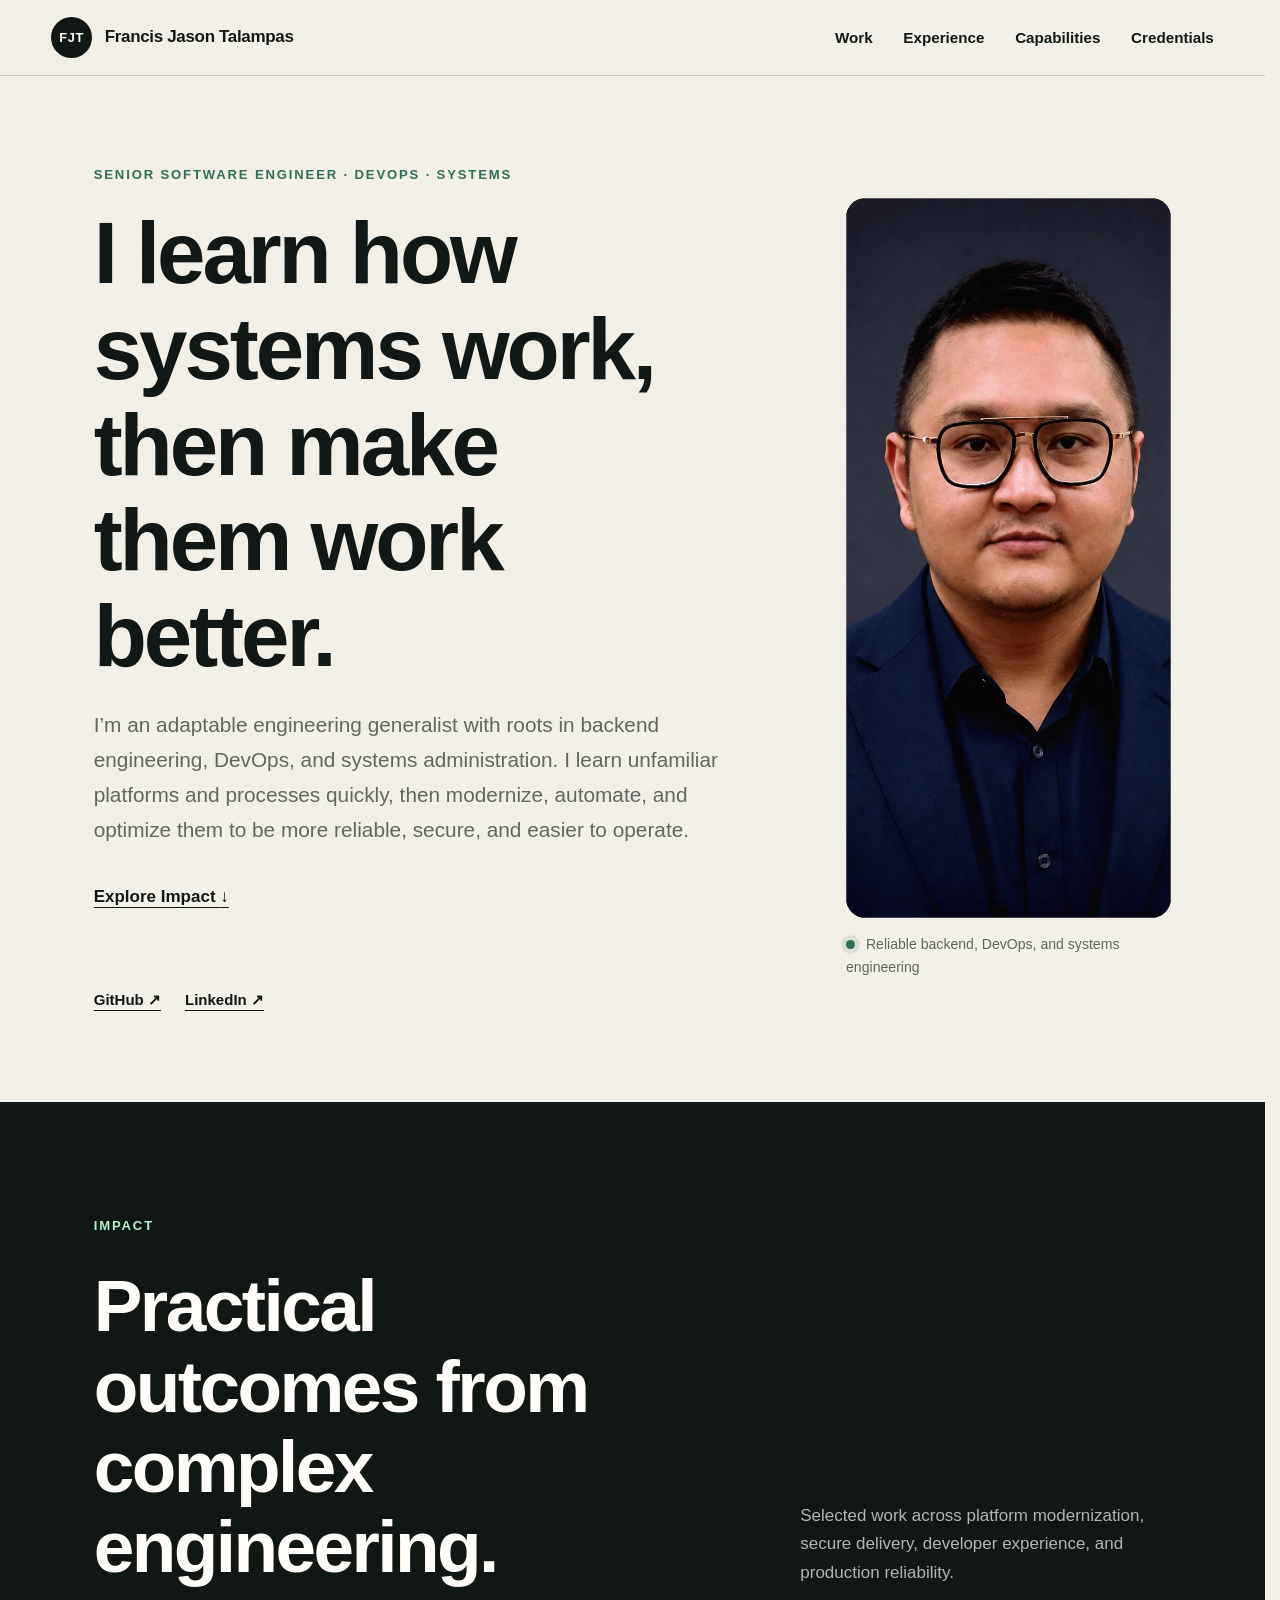
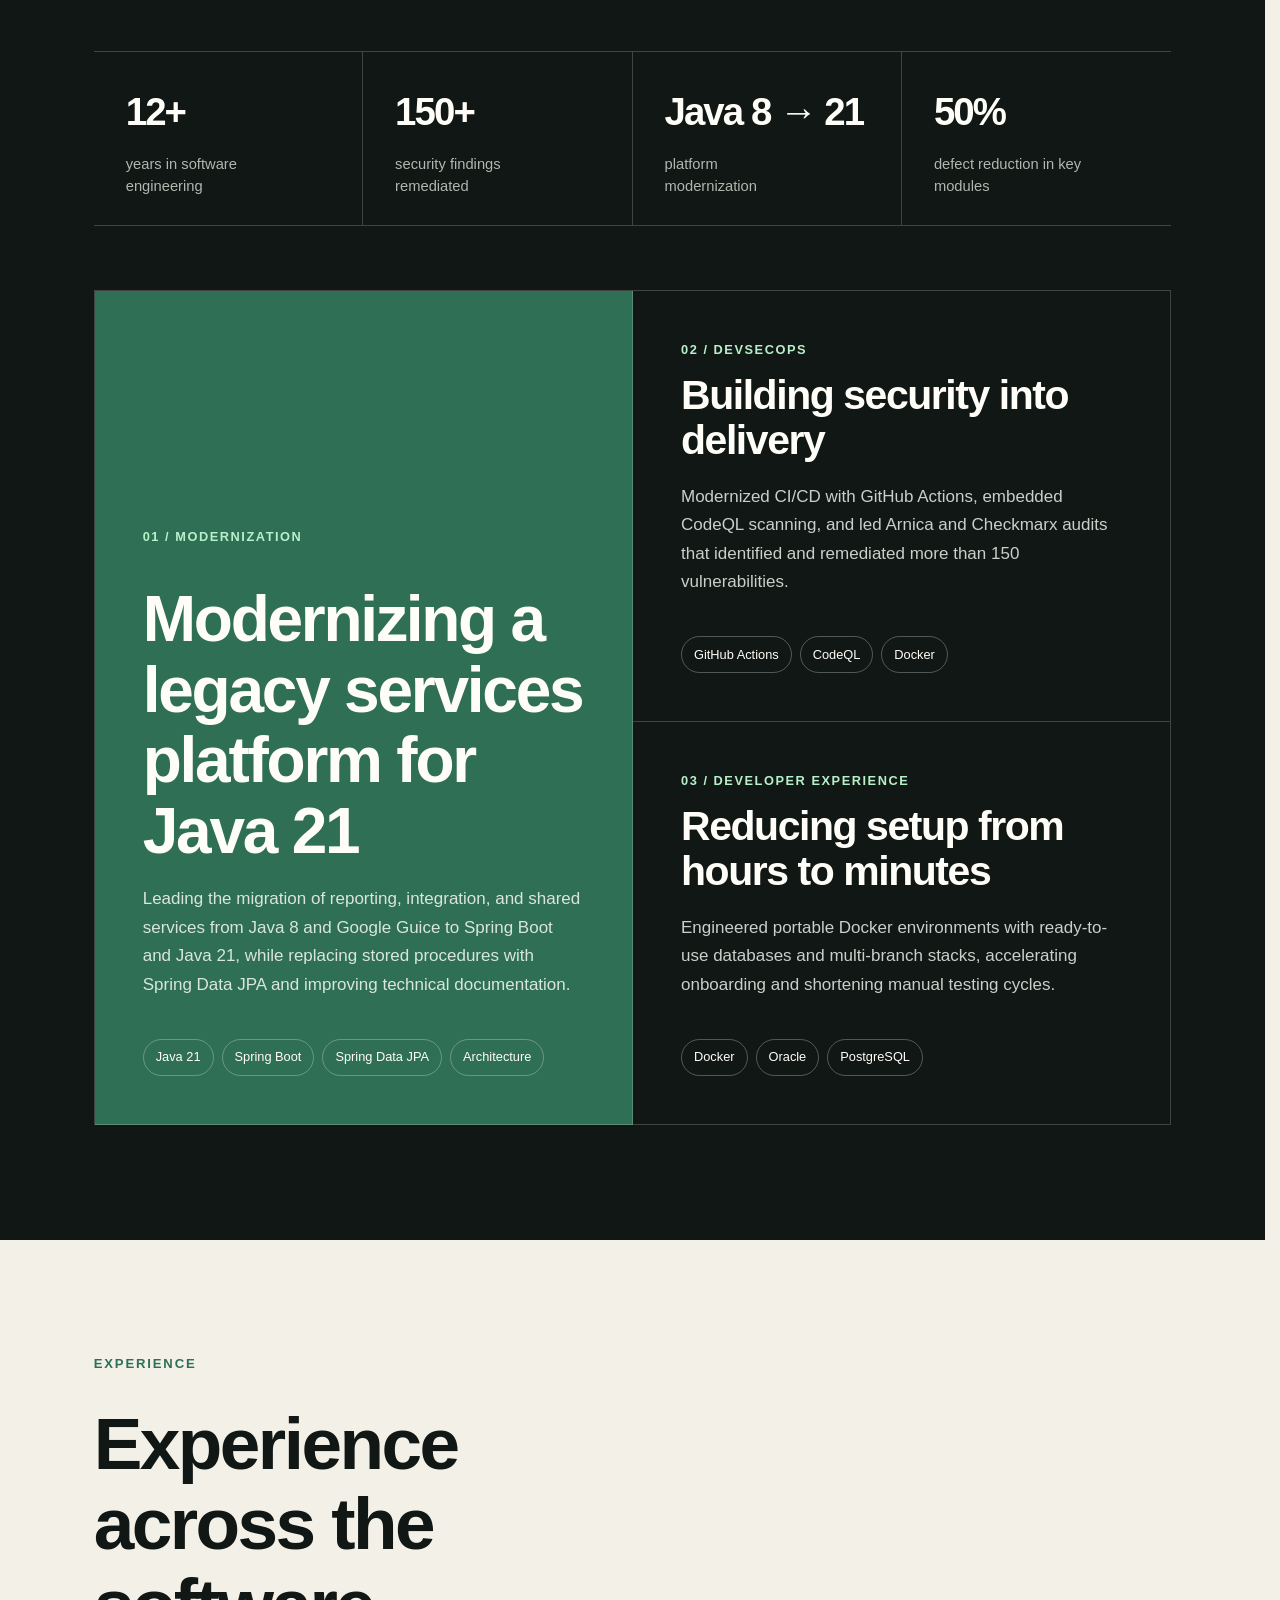
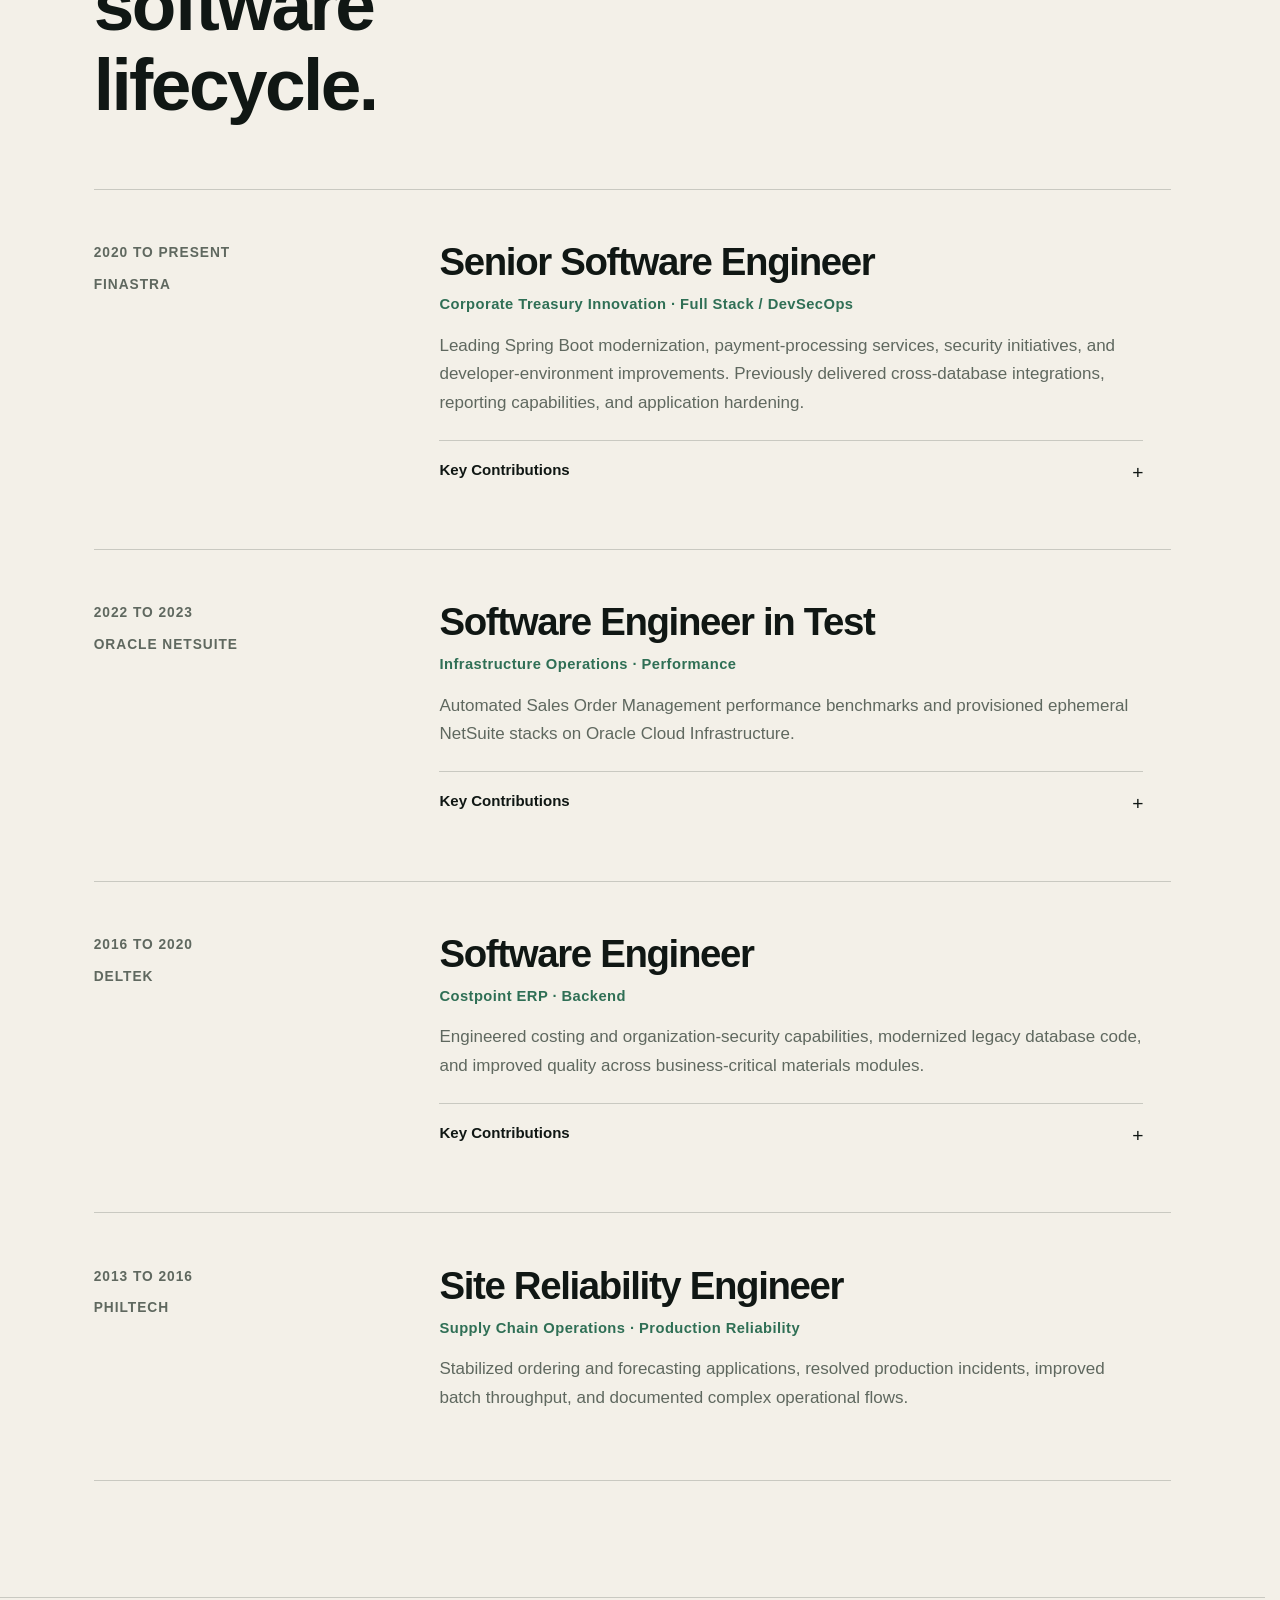
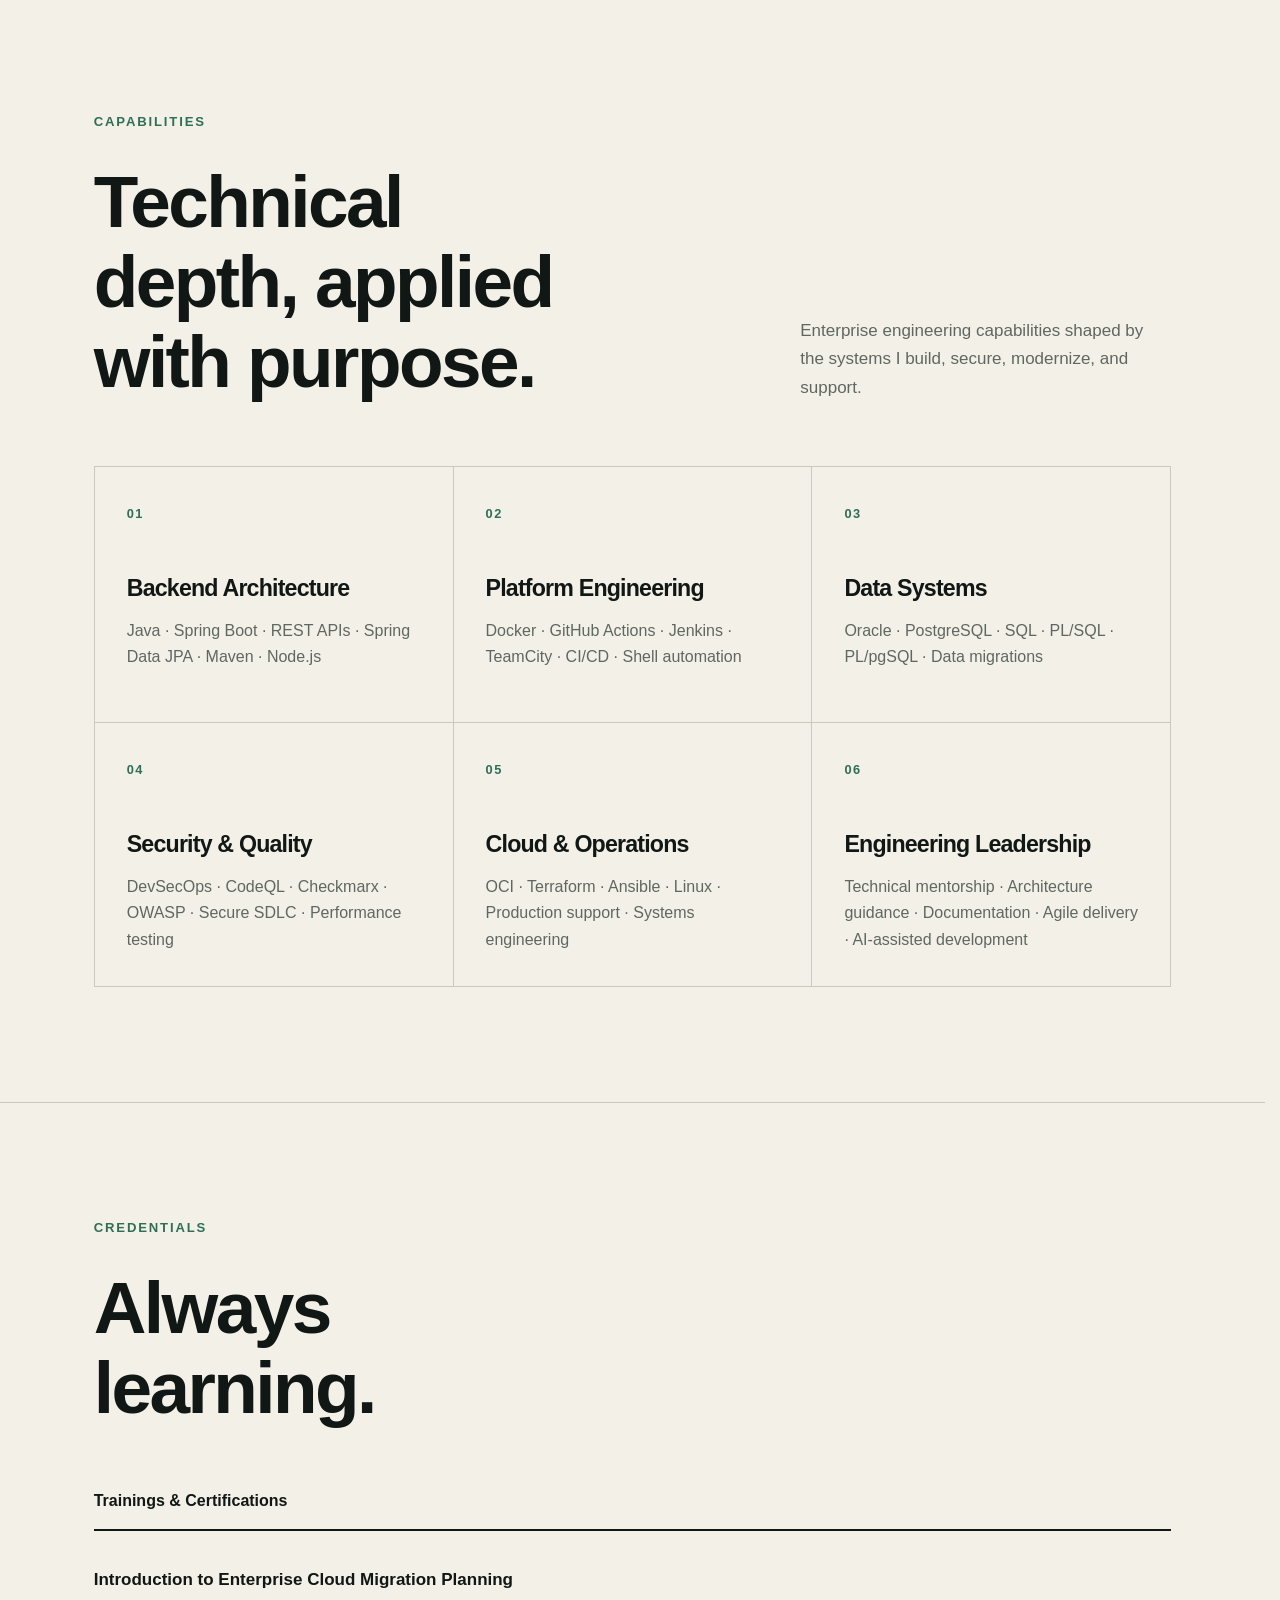
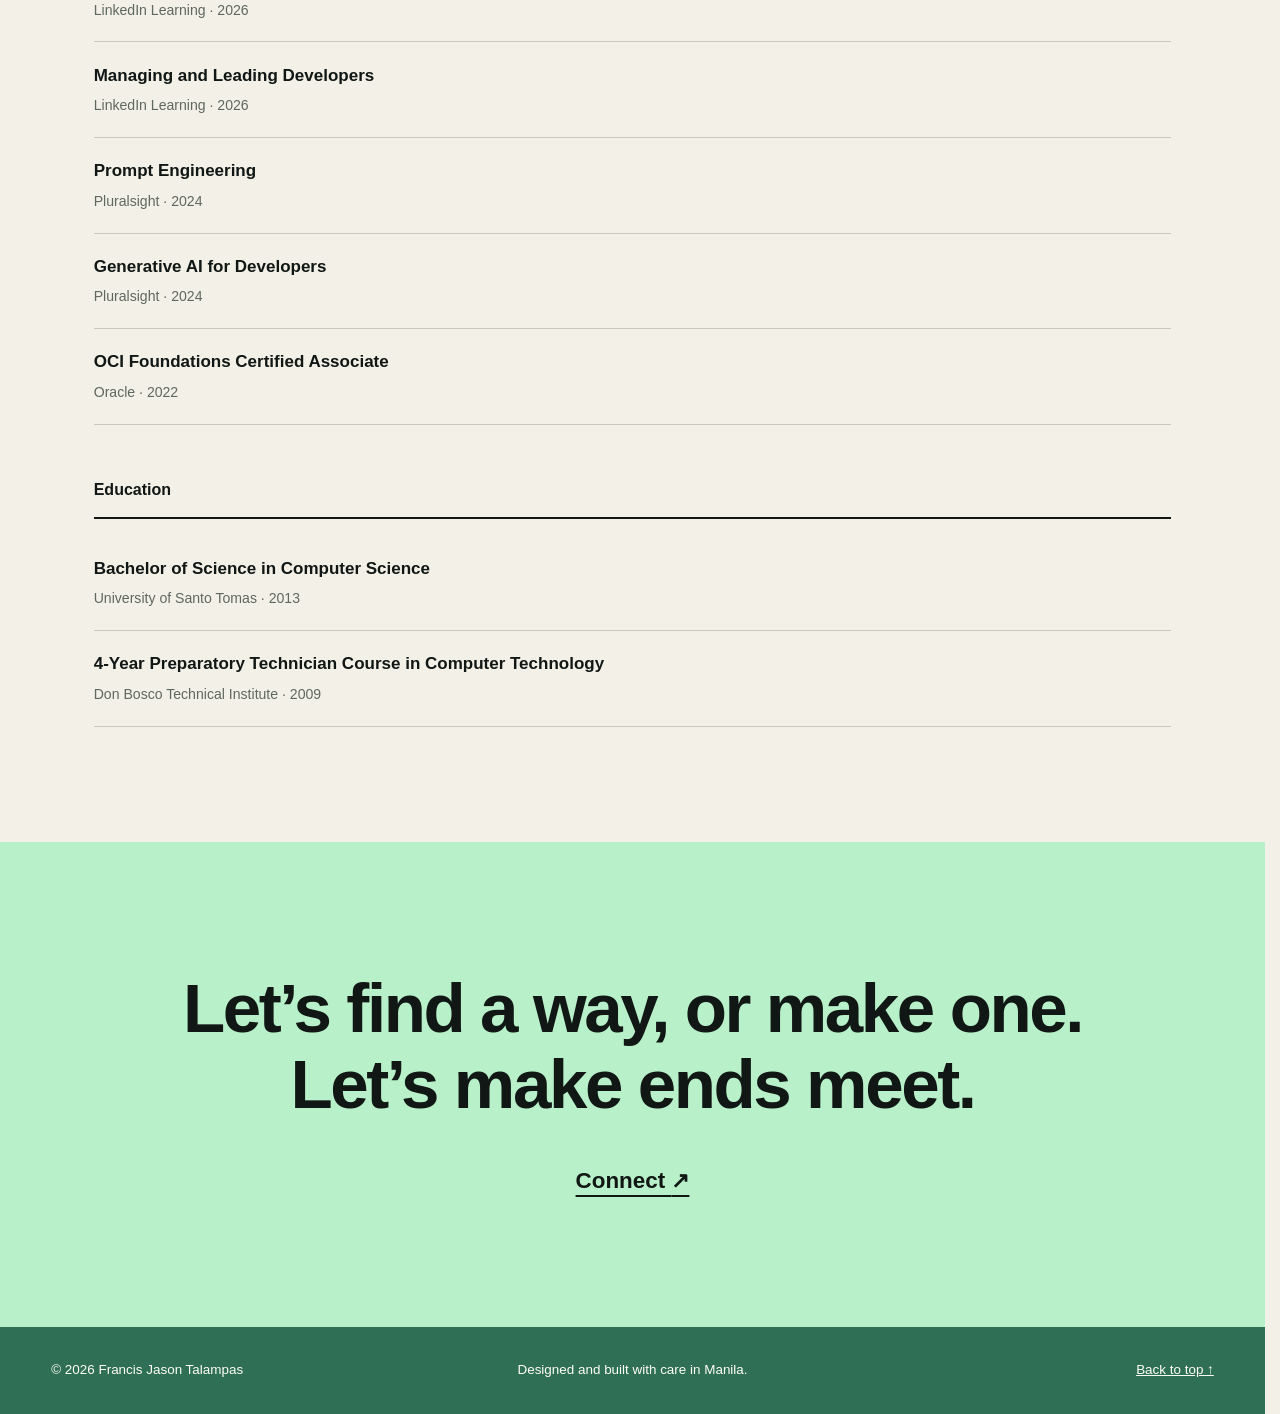
==== profile.html @ c7804ad4 "Updated Details + UI Improvements" ====
<!doctype html>
<html lang="en">
<head>
  <meta charset="utf-8">
  <meta name="viewport" content="width=device-width, initial-scale=1">
  <meta name="description" content="Francis Jason Talampas is a senior software engineer and adaptable generalist focused on DevOps, systems, modernization, automation, and reliable operations.">
  <meta name="theme-color" content="#101714">
  <link rel="canonical" href="https://fjgtalampas.github.io/profile.html">
  <meta property="og:type" content="profile">
  <meta property="og:title" content="Francis Jason Talampas | Senior Software Engineer">
  <meta property="og:description" content="Learning how systems work, then modernizing, automating, and optimizing them for reliable operation.">
  <meta property="og:url" content="https://fjgtalampas.github.io/profile.html">
  <meta property="og:image" content="https://fjgtalampas.github.io/images/profile.jpeg">
  <meta name="twitter:card" content="summary">
  <title>Francis Jason Talampas | Senior Software Engineer</title>
  <link rel="stylesheet" href="styles.css">
  <script src="script.js" defer></script>
  <script type="application/ld+json">
    {
      "@context": "https://schema.org",
      "@type": "Person",
      "name": "Francis Jason Talampas",
      "jobTitle": "Senior Software Engineer",
      "url": "https://fjgtalampas.github.io/",
      "image": "https://fjgtalampas.github.io/images/profile.jpeg",
      "sameAs": [
        "https://github.com/fjgtalampas",
        "https://linkedin.com/in/fjgtalampas",
        "https://www.instagram.com/fjgtalampas",
        "https://www.facebook.com/fjgtalampas"
      ],
      "alumniOf": {
        "@type": "CollegeOrUniversity",
        "name": "University of Santo Tomas"
      }
    }
  </script>
</head>
<body>
  <a class="skip-link" href="#main-content">Skip to main content</a>

  <header class="site-header">
    <a class="wordmark" href="#top" aria-label="Francis Jason Talampas, home">
      <span>FJT</span>
      <span class="wordmark-name">Francis Jason Talampas</span>
    </a>
    <button class="menu-toggle" type="button" aria-expanded="false" aria-controls="site-navigation">
      <span class="menu-label">Menu</span>
      <span class="menu-icon" aria-hidden="true"></span>
    </button>
    <nav id="site-navigation" class="site-nav" aria-label="Primary navigation">
      <a href="#work">Work</a>
      <a href="#experience">Experience</a>
      <a href="#capabilities">Capabilities</a>
      <a href="#credentials">Credentials</a>
    </nav>
  </header>

  <main id="main-content">
    <section id="top" class="hero" aria-labelledby="hero-title">
      <div class="hero-copy">
        <p class="eyebrow">Senior Software Engineer · DevOps · Systems</p>
        <h1 id="hero-title">I learn how systems work, then make them work better.</h1>
        <p class="hero-intro">I’m an adaptable engineering generalist with roots in backend engineering, DevOps, and systems administration. I learn unfamiliar platforms and processes quickly, then modernize, automate, and optimize them to be more reliable, secure, and easier to operate.</p>
        <div class="hero-actions">
          <a class="text-link" href="#work">Explore Impact <span aria-hidden="true">↓</span></a>
        </div>
        <div class="social-links" aria-label="External profiles">
          <a href="https://github.com/fjgtalampas" target="_blank" rel="noopener noreferrer">GitHub <span aria-hidden="true">↗</span></a>
          <a href="https://linkedin.com/in/fjgtalampas" target="_blank" rel="noopener noreferrer">LinkedIn <span aria-hidden="true">↗</span></a>
        </div>
      </div>
      <div class="hero-portrait">
        <div class="portrait-frame">
          <img src="images/profile.jpeg" width="672" height="720" alt="Francis Jason Talampas" fetchpriority="high">
        </div>
        <p><span class="availability-dot" aria-hidden="true"></span> Reliable backend, DevOps, and systems engineering</p>
      </div>
    </section>

    <section id="work" class="section-shell selected-work" aria-labelledby="work-title">
      <header class="section-heading">
        <p class="eyebrow">Impact</p>
        <h2 id="work-title">Practical outcomes from complex engineering.</h2>
        <p>Selected work across platform modernization, secure delivery, developer experience, and production reliability.</p>
      </header>
      <div class="proof-strip impact-stats" aria-label="Career highlights">
        <div><strong>12+</strong><span>years in software engineering</span></div>
        <div><strong>150+</strong><span>security findings remediated</span></div>
        <div><strong>Java 8 → 21</strong><span>platform modernization</span></div>
        <div><strong>50%</strong><span>defect reduction in key modules</span></div>
      </div>
      <div class="impact-grid">
        <article class="impact-card impact-featured">
          <p class="card-index">01 / Modernization</p>
          <h3>Modernizing a legacy services platform for Java 21</h3>
          <p>Leading the migration of reporting, integration, and shared services from Java 8 and Google Guice to Spring Boot and Java 21, while replacing stored procedures with Spring Data JPA and improving technical documentation.</p>
          <ul class="tag-list" aria-label="Technologies">
            <li>Java 21</li><li>Spring Boot</li><li>Spring Data JPA</li><li>Architecture</li>
          </ul>
        </article>
        <article class="impact-card">
          <p class="card-index">02 / DevSecOps</p>
          <h3>Building security into delivery</h3>
          <p>Modernized CI/CD with GitHub Actions, embedded CodeQL scanning, and led Arnica and Checkmarx audits that identified and remediated more than 150 vulnerabilities.</p>
          <ul class="tag-list" aria-label="Technologies">
            <li>GitHub Actions</li><li>CodeQL</li><li>Docker</li>
          </ul>
        </article>
        <article class="impact-card">
          <p class="card-index">03 / Developer experience</p>
          <h3>Reducing setup from hours to minutes</h3>
          <p>Engineered portable Docker environments with ready-to-use databases and multi-branch stacks, accelerating onboarding and shortening manual testing cycles.</p>
          <ul class="tag-list" aria-label="Technologies">
            <li>Docker</li><li>Oracle</li><li>PostgreSQL</li>
          </ul>
        </article>
      </div>
    </section>

    <section id="experience" class="section-shell experience" aria-labelledby="experience-title">
      <header class="section-heading">
        <p class="eyebrow">Experience</p>
        <h2 id="experience-title">Experience across the software lifecycle.</h2>
      </header>
      <div class="timeline">
        <article class="timeline-item">
          <div class="timeline-meta"><span>2020 to Present</span><span>Finastra</span></div>
          <div class="timeline-content">
            <h3>Senior Software Engineer</h3>
            <p class="role-focus">Corporate Treasury Innovation · Full Stack / DevSecOps</p>
            <p>Leading Spring Boot modernization, payment-processing services, security initiatives, and developer-environment improvements. Previously delivered cross-database integrations, reporting capabilities, and application hardening.</p>
            <details>
              <summary>Key Contributions</summary>
              <ul>
                <li>Architected migration of legacy Guice services to Spring Boot and Java 21.</li>
                <li>Built payment import, validation, and signing features for PAIN.003 and MT101 formats.</li>
                <li>Modernized Jenkins workflows and created GitHub Actions pipelines for microservices.</li>
                <li>Standardized PostgreSQL and Oracle development environments with Docker automation.</li>
              </ul>
            </details>
          </div>
        </article>
        <article class="timeline-item">
          <div class="timeline-meta"><span>2022 to 2023</span><span>Oracle NetSuite</span></div>
          <div class="timeline-content">
            <h3>Software Engineer in Test</h3>
            <p class="role-focus">Infrastructure Operations · Performance</p>
            <p>Automated Sales Order Management performance benchmarks and provisioned ephemeral NetSuite stacks on Oracle Cloud Infrastructure.</p>
            <details>
              <summary>Key Contributions</summary>
              <ul>
                <li>Refactored parameterized JMeter tests for TeamCity and OpenSearch reporting.</li>
                <li>Automated flexible application stacks with Ansible and Terraform on OCI.</li>
              </ul>
            </details>
          </div>
        </article>
        <article class="timeline-item">
          <div class="timeline-meta"><span>2016 to 2020</span><span>Deltek</span></div>
          <div class="timeline-content">
            <h3>Software Engineer</h3>
            <p class="role-focus">Costpoint ERP · Backend</p>
            <p>Engineered costing and organization-security capabilities, modernized legacy database code, and improved quality across business-critical materials modules.</p>
            <details>
              <summary>Key Contributions</summary>
              <ul>
                <li>Reduced defects by 50% across three critical modules through root-cause analysis.</li>
                <li>Replaced procedural database code with maintainable JDBC and efficient MERGE operations.</li>
                <li>Created innovation prototypes for automated testing, HR workflows, and receipt OCR.</li>
              </ul>
            </details>
          </div>
        </article>
        <article class="timeline-item">
          <div class="timeline-meta"><span>2013 to 2016</span><span>Philtech</span></div>
          <div class="timeline-content">
            <h3>Site Reliability Engineer</h3>
            <p class="role-focus">Supply Chain Operations · Production Reliability</p>
            <p>Stabilized ordering and forecasting applications, resolved production incidents, improved batch throughput, and documented complex operational flows.</p>
          </div>
        </article>
      </div>
    </section>

    <section id="capabilities" class="section-shell capabilities" aria-labelledby="capabilities-title">
      <header class="section-heading">
        <p class="eyebrow">Capabilities</p>
        <h2 id="capabilities-title">Technical depth, applied with purpose.</h2>
        <p>Enterprise engineering capabilities shaped by the systems I build, secure, modernize, and support.</p>
      </header>
      <div class="capability-grid">
        <article><span class="capability-number">01</span><h3>Backend Architecture</h3><p>Java · Spring Boot · REST APIs · Spring Data JPA · Maven · Node.js</p></article>
        <article><span class="capability-number">02</span><h3>Platform Engineering</h3><p>Docker · GitHub Actions · Jenkins · TeamCity · CI/CD · Shell automation</p></article>
        <article><span class="capability-number">03</span><h3>Data Systems</h3><p>Oracle · PostgreSQL · SQL · PL/SQL · PL/pgSQL · Data migrations</p></article>
        <article><span class="capability-number">04</span><h3>Security & Quality</h3><p>DevSecOps · CodeQL · Checkmarx · OWASP · Secure SDLC · Performance testing</p></article>
        <article><span class="capability-number">05</span><h3>Cloud & Operations</h3><p>OCI · Terraform · Ansible · Linux · Production support · Systems engineering</p></article>
        <article><span class="capability-number">06</span><h3>Engineering Leadership</h3><p>Technical mentorship · Architecture guidance · Documentation · Agile delivery · AI-assisted development</p></article>
      </div>
    </section>

    <section id="credentials" class="section-shell credentials" aria-labelledby="credentials-title">
      <header class="section-heading">
        <p class="eyebrow">Credentials</p>
        <h2 id="credentials-title">Always learning.</h2>
      </header>
      <div class="credential-list">
        <div>
          <h3>Trainings & Certifications</h3>
          <article><p>Introduction to Enterprise Cloud Migration Planning</p><span>LinkedIn Learning · 2026</span></article>
          <article><p>Managing and Leading Developers</p><span>LinkedIn Learning · 2026</span></article>
          <article><p>Prompt Engineering</p><span>Pluralsight · 2024</span></article>
          <article><p>Generative AI for Developers</p><span>Pluralsight · 2024</span></article>
          <article><p>OCI Foundations Certified Associate</p><span>Oracle · 2022</span></article>
        </div>
        <div>
          <h3>Education</h3>
          <article><p>Bachelor of Science in Computer Science</p><span>University of Santo Tomas · 2013</span></article>
          <article><p>4-Year Preparatory Technician Course in Computer Technology</p><span>Don Bosco Technical Institute · 2009</span></article>
        </div>
      </div>
    </section>

    <section class="contact-section" aria-labelledby="contact-title">
      <h2 id="contact-title">Let’s find a way, or make one.<br>Let’s make ends meet.</h2>
      <a href="index.html">Connect <span aria-hidden="true">↗</span></a>
    </section>
  </main>

  <footer class="site-footer">
    <p>© <span id="current-year">2026</span> Francis Jason Talampas</p>
    <p>Designed and built with care in Manila.</p>
    <a href="#top">Back to top ↑</a>
  </footer>
</body>
</html>
---- styles.css ----
:root {
  --ink: #101714;
  --paper: #f3f0e8;
  --paper-deep: #e6e1d5;
  --green: #2f6f55;
  --green-bright: #b8f0c9;
  --muted: #5f685f;
  --line: rgba(16, 23, 20, 0.18);
  --white: #fffdf7;
  --max-width: 1180px;
  --page-pad: clamp(1.25rem, 4vw, 4rem);
  --section-space: clamp(4.5rem, 9vw, 8rem);
  --ease: cubic-bezier(.2, .7, .2, 1);
}

* { box-sizing: border-box; }
html {
  scroll-behavior: smooth;
  scroll-padding-top: 6rem;
  scrollbar-gutter: stable;
}
body {
  margin: 0;
  overflow-x: hidden;
  overscroll-behavior-y: none;
  background: var(--paper);
  color: var(--ink);
  font-family: Inter, ui-sans-serif, -apple-system, BlinkMacSystemFont, "Segoe UI", sans-serif;
  font-size: 1.0625rem;
  line-height: 1.68;
  text-rendering: optimizeLegibility;
}
body::before {
  content: "";
  position: fixed;
  inset: 0;
  pointer-events: none;
  opacity: .22;
  background-image: url("data:image/svg+xml,%3Csvg viewBox='0 0 180 180' xmlns='http://www.w3.org/2000/svg'%3E%3Cfilter id='n'%3E%3CfeTurbulence type='fractalNoise' baseFrequency='.9' numOctaves='2' stitchTiles='stitch'/%3E%3C/filter%3E%3Crect width='100%25' height='100%25' filter='url(%23n)' opacity='.08'/%3E%3C/svg%3E");
  z-index: 20;
}
a { color: inherit; }
button, a { -webkit-tap-highlight-color: transparent; }
img { display: block; max-width: 100%; }
:focus-visible { outline: 3px solid var(--green); outline-offset: 4px; }
.skip-link {
  position: fixed;
  left: 1rem;
  top: 1rem;
  z-index: 100;
  padding: .7rem 1rem;
  background: var(--ink);
  color: white;
  transform: translateY(-160%);
}
.skip-link:focus { transform: none; }

.site-header {
  position: sticky;
  top: 0;
  z-index: 15;
  display: flex;
  align-items: center;
  justify-content: space-between;
  min-height: 4.75rem;
  padding: .8rem var(--page-pad);
  border-bottom: 1px solid var(--line);
  background: rgba(243, 240, 232, .9);
  backdrop-filter: blur(16px);
  -webkit-backdrop-filter: blur(16px);
}
.wordmark {
  display: flex;
  align-items: center;
  gap: .8rem;
  font-weight: 750;
  text-decoration: none;
  letter-spacing: -.02em;
}
.wordmark > span:first-child {
  display: grid;
  place-items: center;
  width: 2.55rem;
  aspect-ratio: 1;
  border-radius: 50%;
  color: var(--white);
  background: var(--ink);
  font-size: .8rem;
  letter-spacing: .05em;
}
.site-nav { display: flex; align-items: center; gap: clamp(1rem, 2.4vw, 2.25rem); }
.site-nav a {
  position: relative;
  font-size: .95rem;
  font-weight: 650;
  text-decoration: none;
}
.site-nav a::after {
  content: "";
  position: absolute;
  left: 0;
  right: 100%;
  bottom: -.3rem;
  height: 1px;
  background: var(--ink);
  transition: right .25s var(--ease);
}
.site-nav a:hover::after, .site-nav a[aria-current="true"]::after { right: 0; }
.menu-toggle { display: none; }

.hero {
  display: grid;
  grid-template-columns: minmax(0, 1.35fr) minmax(17rem, .65fr);
  gap: clamp(2.5rem, 6vw, 6rem);
  align-items: center;
  max-width: var(--max-width);
  min-height: calc(100svh - 4.75rem);
  margin: 0 auto;
  padding: clamp(3.75rem, 7vw, 6.5rem) var(--page-pad);
}
.eyebrow {
  margin: 0 0 1.4rem;
  color: var(--green);
  font-size: .82rem;
  font-weight: 800;
  letter-spacing: .14em;
  line-height: 1.3;
  text-transform: uppercase;
}
h1, h2, h3, p { margin-top: 0; }
h1, h2, h3 { line-height: 1.1; letter-spacing: -.035em; }
h1 { max-width: 12.5ch; margin-bottom: 1.5rem; font-size: clamp(3rem, 6.8vw, 6.3rem); font-weight: 750; }
.hero-intro { max-width: 58ch; color: var(--muted); font-size: clamp(1.08rem, 1.7vw, 1.3rem); }
.hero-actions { display: flex; flex-wrap: wrap; align-items: center; margin-top: 2.2rem; }
.text-link, .social-links a { font-weight: 700; text-underline-offset: .3em; }
.social-links { display: flex; gap: 1.5rem; margin-top: clamp(2.75rem, 6vw, 4.75rem); font-size: .94rem; }
.hero-portrait { justify-self: end; width: min(100%, 23rem); }
.portrait-frame {
  position: relative;
  overflow: hidden;
  border-radius: 1.25rem;
  background: var(--ink);
}
.portrait-frame::after { content: ""; position: absolute; inset: 0; box-shadow: inset 0 0 0 1px rgba(255,255,255,.25); }
.portrait-frame img {
  width: 100%;
  aspect-ratio: 14 / 15;
  object-fit: cover;
  object-position: 50% center;
  transform: scale(1.015);
}
.hero-portrait > p { margin: .9rem 0 0; color: var(--muted); font-size: .88rem; }
.availability-dot { display: inline-block; width: .55rem; height: .55rem; margin-right: .45rem; border-radius: 50%; background: var(--green); box-shadow: 0 0 0 .3rem rgba(47,111,85,.12); }

.proof-strip {
  --proof-line: var(--line);
  display: grid;
  grid-template-columns: repeat(4, 1fr);
  border-block: 1px solid var(--proof-line);
}
.proof-strip > div { min-height: 9rem; padding: 1.75rem clamp(1.25rem, 2.5vw, 2rem); border-right: 1px solid var(--proof-line); }
.proof-strip > div:last-child { border: 0; }
.proof-strip strong { display: block; margin-bottom: .6rem; font-size: clamp(1.7rem, 3vw, 2.8rem); letter-spacing: -.05em; }
.proof-strip span { display: block; max-width: 18ch; color: var(--muted); font-size: .92rem; line-height: 1.45; }

.section-shell {
  max-width: var(--max-width);
  margin: 0 auto;
  padding: var(--section-space) var(--page-pad);
  scroll-margin-top: 5.75rem;
}
.section-heading { display: grid; grid-template-columns: minmax(0, 1fr) minmax(16rem, .55fr); gap: 2rem; align-items: end; margin-bottom: clamp(2.5rem, 5vw, 4.25rem); }
.section-heading .eyebrow { grid-column: 1 / -1; margin-bottom: 0; }
.section-heading h2 { max-width: 13ch; margin: 0; font-size: clamp(2.5rem, 5.7vw, 5.2rem); }
.section-heading > p:last-child { margin: 0; color: var(--muted); }

.selected-work { max-width: none; background: var(--ink); color: var(--white); }
.selected-work > * { max-width: calc(var(--max-width) - (var(--page-pad) * 2)); margin-left: auto; margin-right: auto; }
.selected-work .section-heading > p:last-child { color: #aeb8b0; }
.selected-work .eyebrow { color: var(--green-bright); }
.impact-stats {
  --proof-line: rgba(255,255,255,.2);
  margin-bottom: clamp(2.5rem, 5vw, 4.25rem);
}
.impact-stats span { color: #aeb8b0; }
.impact-grid { display: grid; grid-template-columns: repeat(2, minmax(0, 1fr)); border-top: 1px solid rgba(255,255,255,.2); border-left: 1px solid rgba(255,255,255,.2); }
.impact-card { display: flex; flex-direction: column; min-height: 24rem; padding: clamp(1.5rem, 4vw, 3rem); border-right: 1px solid rgba(255,255,255,.2); border-bottom: 1px solid rgba(255,255,255,.2); }
.impact-featured { grid-row: span 2; min-height: 48rem; justify-content: flex-end; background: var(--green); }
.card-index, .capability-number { color: var(--green-bright); font-size: .8rem; font-weight: 800; letter-spacing: .12em; text-transform: uppercase; }
.impact-card h3 { max-width: 17ch; margin: auto 0 1.2rem; font-size: clamp(1.75rem, 3.2vw, 3rem); }
.impact-featured h3 { margin-top: 1.5rem; font-size: clamp(2.4rem, 5vw, 4.8rem); }
.impact-card > p:not(.card-index) { color: #c9d0ca; }
.impact-featured > p:not(.card-index) { color: rgba(255,255,255,.82); }
.tag-list { display: flex; flex-wrap: wrap; gap: .5rem; padding: 0; margin: 1.4rem 0 0; list-style: none; }
.tag-list li { padding: .42rem .75rem; border: 1px solid rgba(255,255,255,.28); border-radius: 999px; font-size: .8rem; }

.timeline { border-top: 1px solid var(--line); }
.timeline-item { display: grid; grid-template-columns: minmax(13rem, .35fr) minmax(0, 1fr); gap: clamp(2rem, 7vw, 7rem); padding: clamp(2.25rem, 4vw, 3.5rem) 0; border-bottom: 1px solid var(--line); }
.timeline-meta { display: flex; flex-direction: column; gap: .55rem; color: var(--muted); font-size: .86rem; font-weight: 700; letter-spacing: .07em; text-transform: uppercase; }
.timeline-content { max-width: 44rem; }
.timeline-content h3 { margin-bottom: .55rem; font-size: clamp(1.7rem, 3vw, 2.7rem); }
.role-focus { color: var(--green); font-size: .92rem; font-weight: 750; letter-spacing: .03em; }
.timeline-content > p:not(.role-focus), details ul { color: var(--muted); }
details { margin-top: 1.4rem; border-top: 1px solid var(--line); }
summary { padding: 1rem 0; cursor: pointer; font-size: .94rem; font-weight: 750; list-style: none; }
summary::-webkit-details-marker { display: none; }
summary::after { content: "+"; float: right; font-size: 1.2rem; font-weight: 400; }
details[open] summary::after { content: "−"; }
details ul { padding-left: 1.2rem; margin-top: .2rem; }
details li + li { margin-top: .6rem; }

.capabilities { max-width: none; border-block: 1px solid var(--line); }
.capabilities > * { max-width: calc(var(--max-width) - (var(--page-pad) * 2)); margin-left: auto; margin-right: auto; }
.capability-grid { display: grid; grid-template-columns: repeat(3, 1fr); border-top: 1px solid var(--line); border-left: 1px solid var(--line); }
.capability-grid article { min-height: 16rem; padding: 2rem; border-right: 1px solid var(--line); border-bottom: 1px solid var(--line); }
.capability-number { color: var(--green); }
.capability-grid h3 { margin: 3rem 0 1rem; font-size: 1.45rem; }
.capability-grid p { margin: 0; color: var(--muted); font-size: 1rem; }

.credential-list { display: grid; grid-template-columns: minmax(0, 1fr); gap: clamp(2.5rem, 5vw, 3.5rem); }
.credential-list h3 { padding-bottom: 1.2rem; border-bottom: 2px solid var(--ink); font-size: 1rem; letter-spacing: 0; }
.credential-list article { display: flex; flex-direction: column; gap: .25rem; padding: 1.2rem 0; border-bottom: 1px solid var(--line); overflow-wrap: anywhere; }
.credential-list p { margin: 0; font-weight: 700; }
.credential-list span { color: var(--muted); font-size: .88rem; }

.contact-section { padding: clamp(5rem, 10vw, 9rem) var(--page-pad); background: var(--green-bright); text-align: center; scroll-margin-top: 5.75rem; }
.contact-section h2 { max-width: 26ch; margin: 0 auto 2.5rem; font-size: clamp(2.4rem, 5.4vw, 5rem); }
.contact-section a { font-size: clamp(1.05rem, 2.2vw, 1.4rem); font-weight: 800; text-underline-offset: .3em; }
.site-footer { display: grid; grid-template-columns: repeat(3, 1fr); gap: 1rem; padding: 2rem var(--page-pad); background: var(--green); color: var(--white); font-size: .84rem; }
.site-footer p { margin: 0; }
.site-footer p:nth-child(2) { text-align: center; }
.site-footer a { justify-self: end; }

@media (max-width: 880px) {
  .wordmark-name { display: none; }
  .menu-toggle {
    display: flex;
    align-items: center;
    gap: .7rem;
    min-height: 2.75rem;
    padding: .5rem .8rem;
    border: 1px solid var(--line);
    border-radius: 999px;
    background: transparent;
    color: var(--ink);
    font: inherit;
    font-size: .9rem;
    font-weight: 700;
  }
  .menu-icon, .menu-icon::before { display: block; width: 1rem; height: 1px; background: currentColor; transition: transform .25s; }
  .menu-icon::before { content: ""; transform: translateY(-.3rem); }
  .menu-toggle[aria-expanded="true"] .menu-icon { transform: rotate(45deg); }
  .menu-toggle[aria-expanded="true"] .menu-icon::before { transform: rotate(-90deg); }
  .site-nav {
    position: absolute;
    top: 100%;
    left: 0;
    right: 0;
    display: none;
    flex-direction: column;
    align-items: stretch;
    gap: 0;
    padding: 1rem var(--page-pad) 1.5rem;
    border-bottom: 1px solid var(--line);
    background: var(--paper);
  }
  .site-nav.is-open { display: flex; }
  .site-nav a { padding: .9rem 0; font-size: 1.05rem; }
  .hero { grid-template-columns: 1fr .48fr; min-height: auto; }
  .proof-strip { grid-template-columns: repeat(2, 1fr); }
  .proof-strip > div:nth-child(2) { border-right: 0; }
  .proof-strip > div:nth-child(-n+2) { border-bottom: 1px solid var(--proof-line); }
  .section-heading { grid-template-columns: 1fr; }
  .impact-card { min-height: 22rem; }
  .impact-featured { min-height: 42rem; }
  .capability-grid { grid-template-columns: repeat(2, 1fr); }
}

@media (max-width: 640px) {
  html { scroll-padding-top: 5.25rem; }
  .hero {
    grid-template-columns: 1fr;
    gap: 2.5rem;
    padding-top: 3.5rem;
    padding-bottom: 3.5rem;
  }
  h1 { font-size: clamp(3rem, 14vw, 4.6rem); }
  .hero-portrait { justify-self: center; width: min(84vw, 20rem); }
  .portrait-frame img { aspect-ratio: 14 / 15; }
  .hero-actions { align-items: stretch; flex-direction: column; }
  .text-link { align-self: flex-start; min-height: 2.75rem; padding-top: .6rem; }
  .social-links { margin-top: 3rem; }
  .proof-strip { grid-template-columns: 1fr 1fr; }
  .proof-strip > div { min-height: 8.5rem; padding: 1.5rem 1.25rem; }
  .proof-strip strong { font-size: 1.65rem; }
  .section-heading { margin-bottom: 2.5rem; }
  .impact-grid { grid-template-columns: 1fr; }
  .impact-featured { grid-row: auto; min-height: 32rem; }
  .impact-card { min-height: 22rem; }
  .timeline-item { grid-template-columns: 1fr; gap: 1.5rem; }
  .timeline-meta { flex-direction: row; justify-content: space-between; }
  .capability-grid { grid-template-columns: 1fr; }
  .capability-grid article { min-height: 15rem; }
  .capability-grid h3 { margin-top: 3rem; }
  .site-footer { grid-template-columns: 1fr auto; }
  .site-footer p:nth-child(2) { display: none; }
}

@media (prefers-reduced-motion: reduce) {
  html { scroll-behavior: auto; }
  *, *::before, *::after { animation-duration: .01ms !important; transition-duration: .01ms !important; }
}
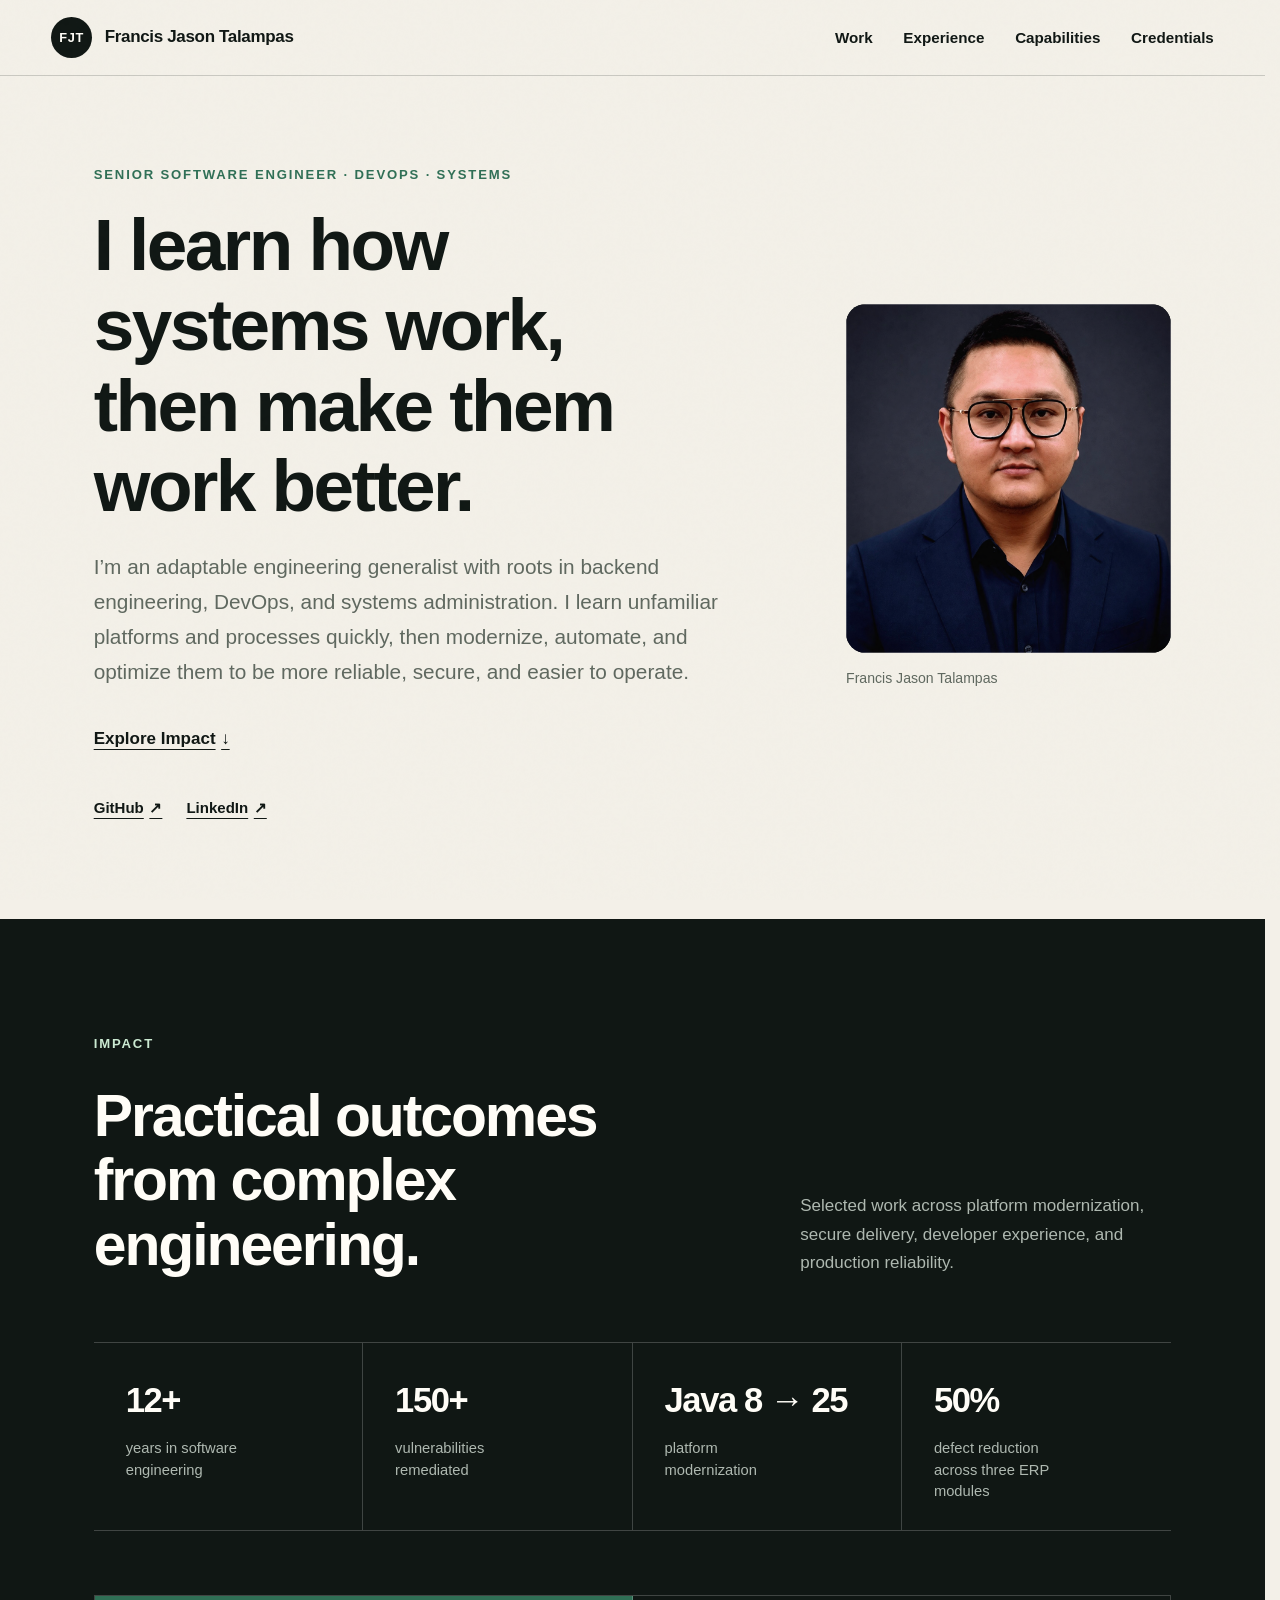
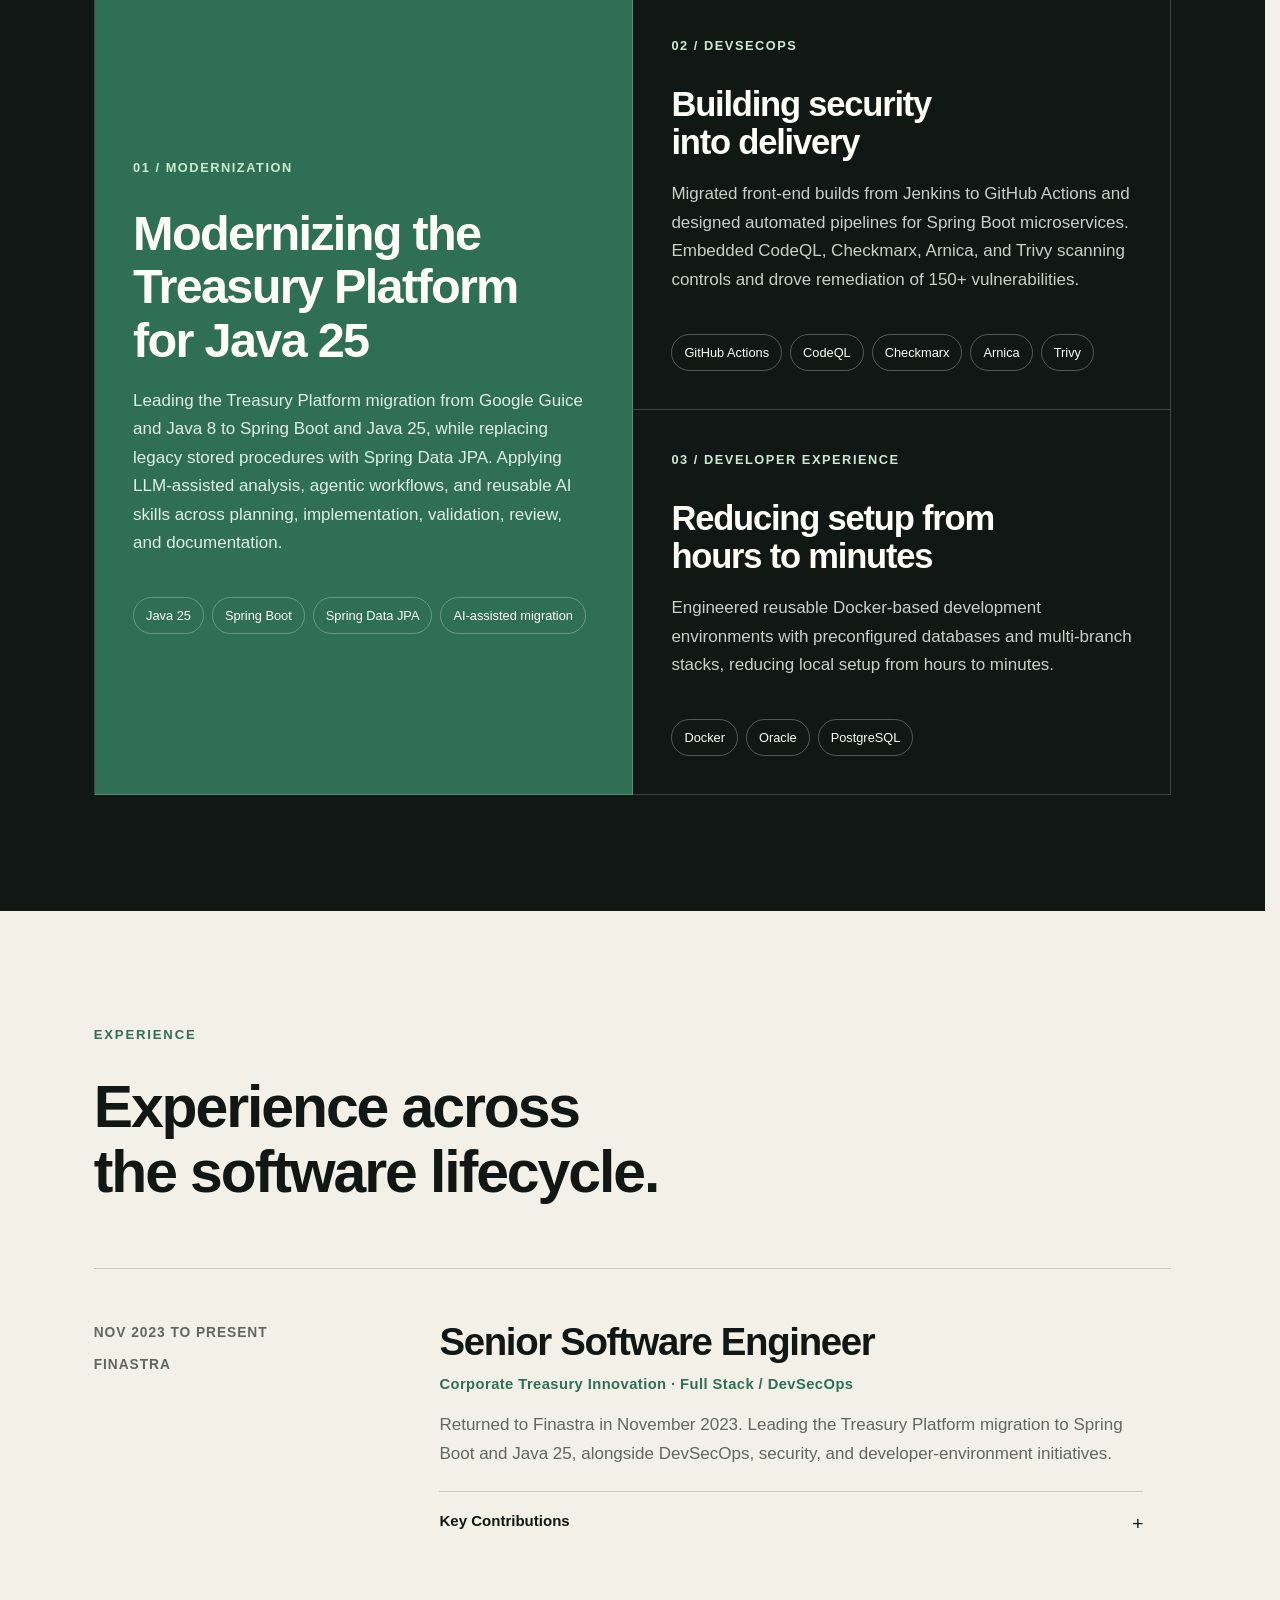
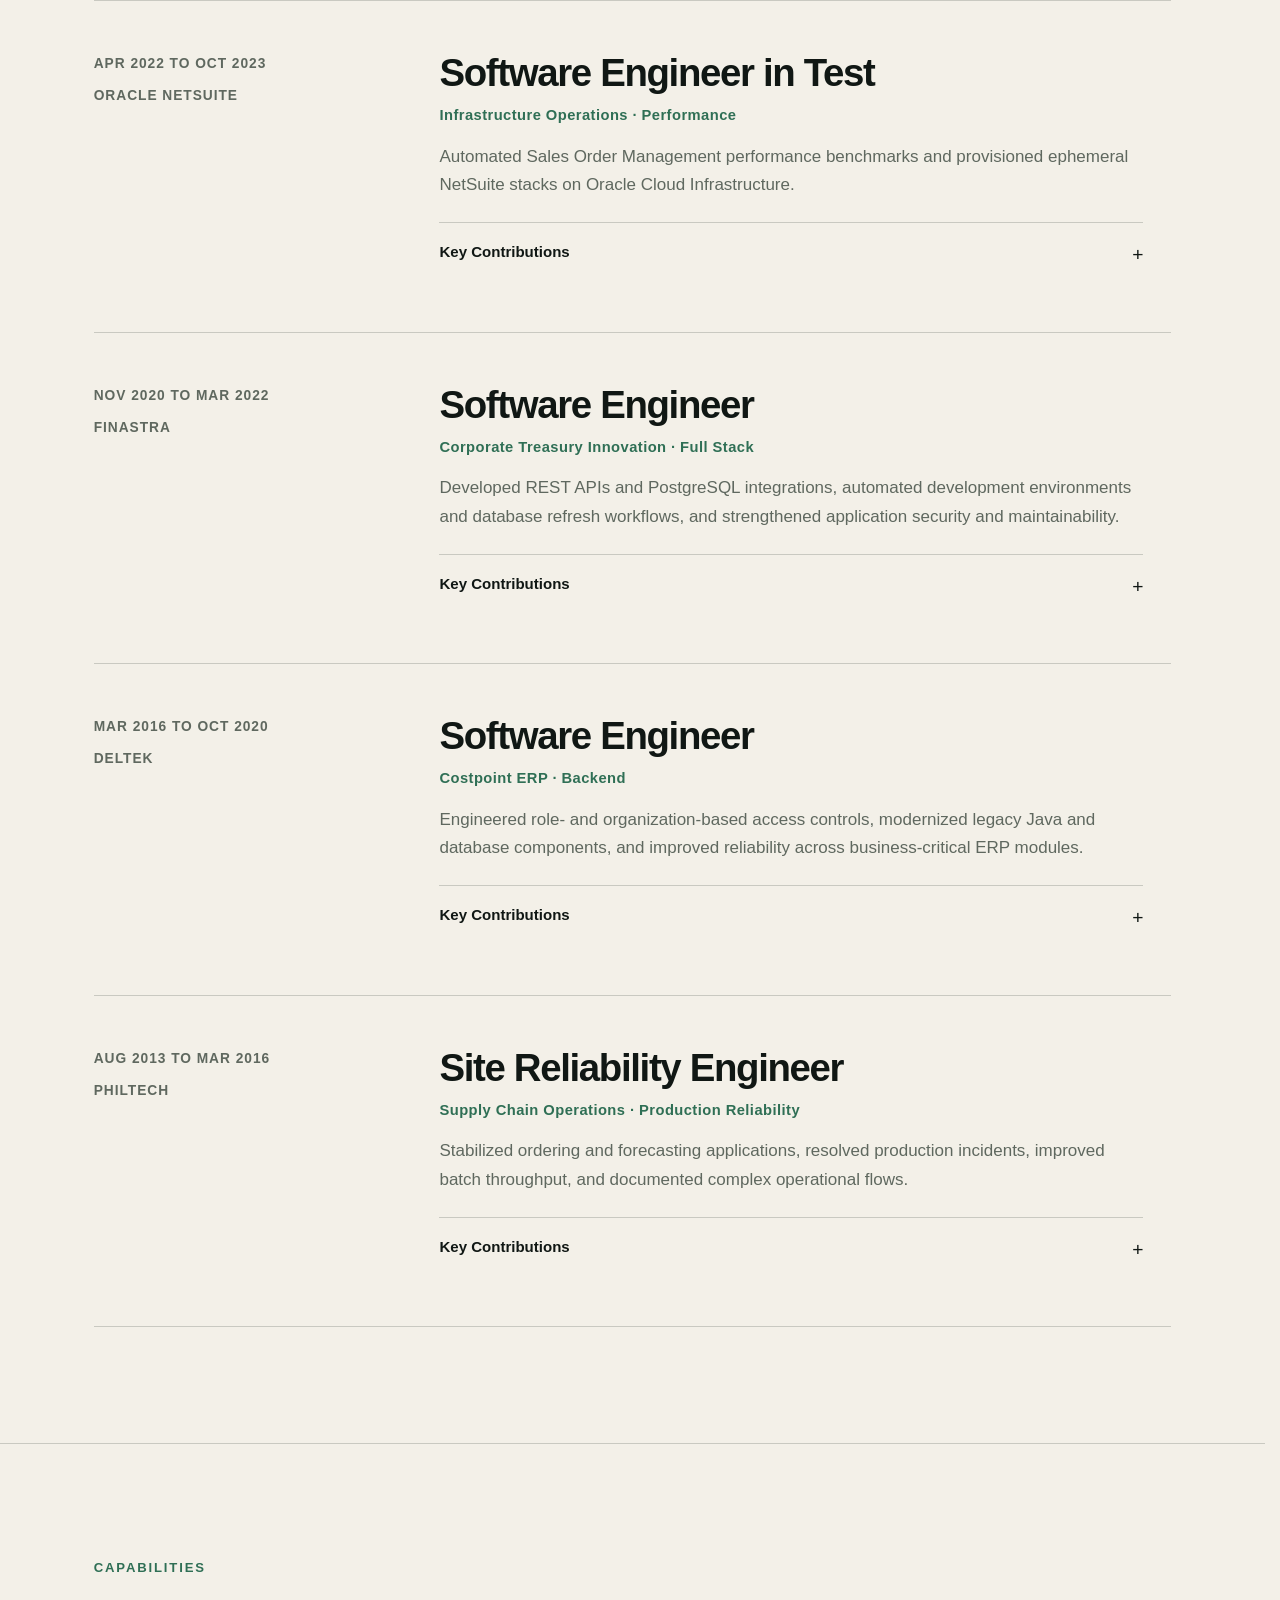
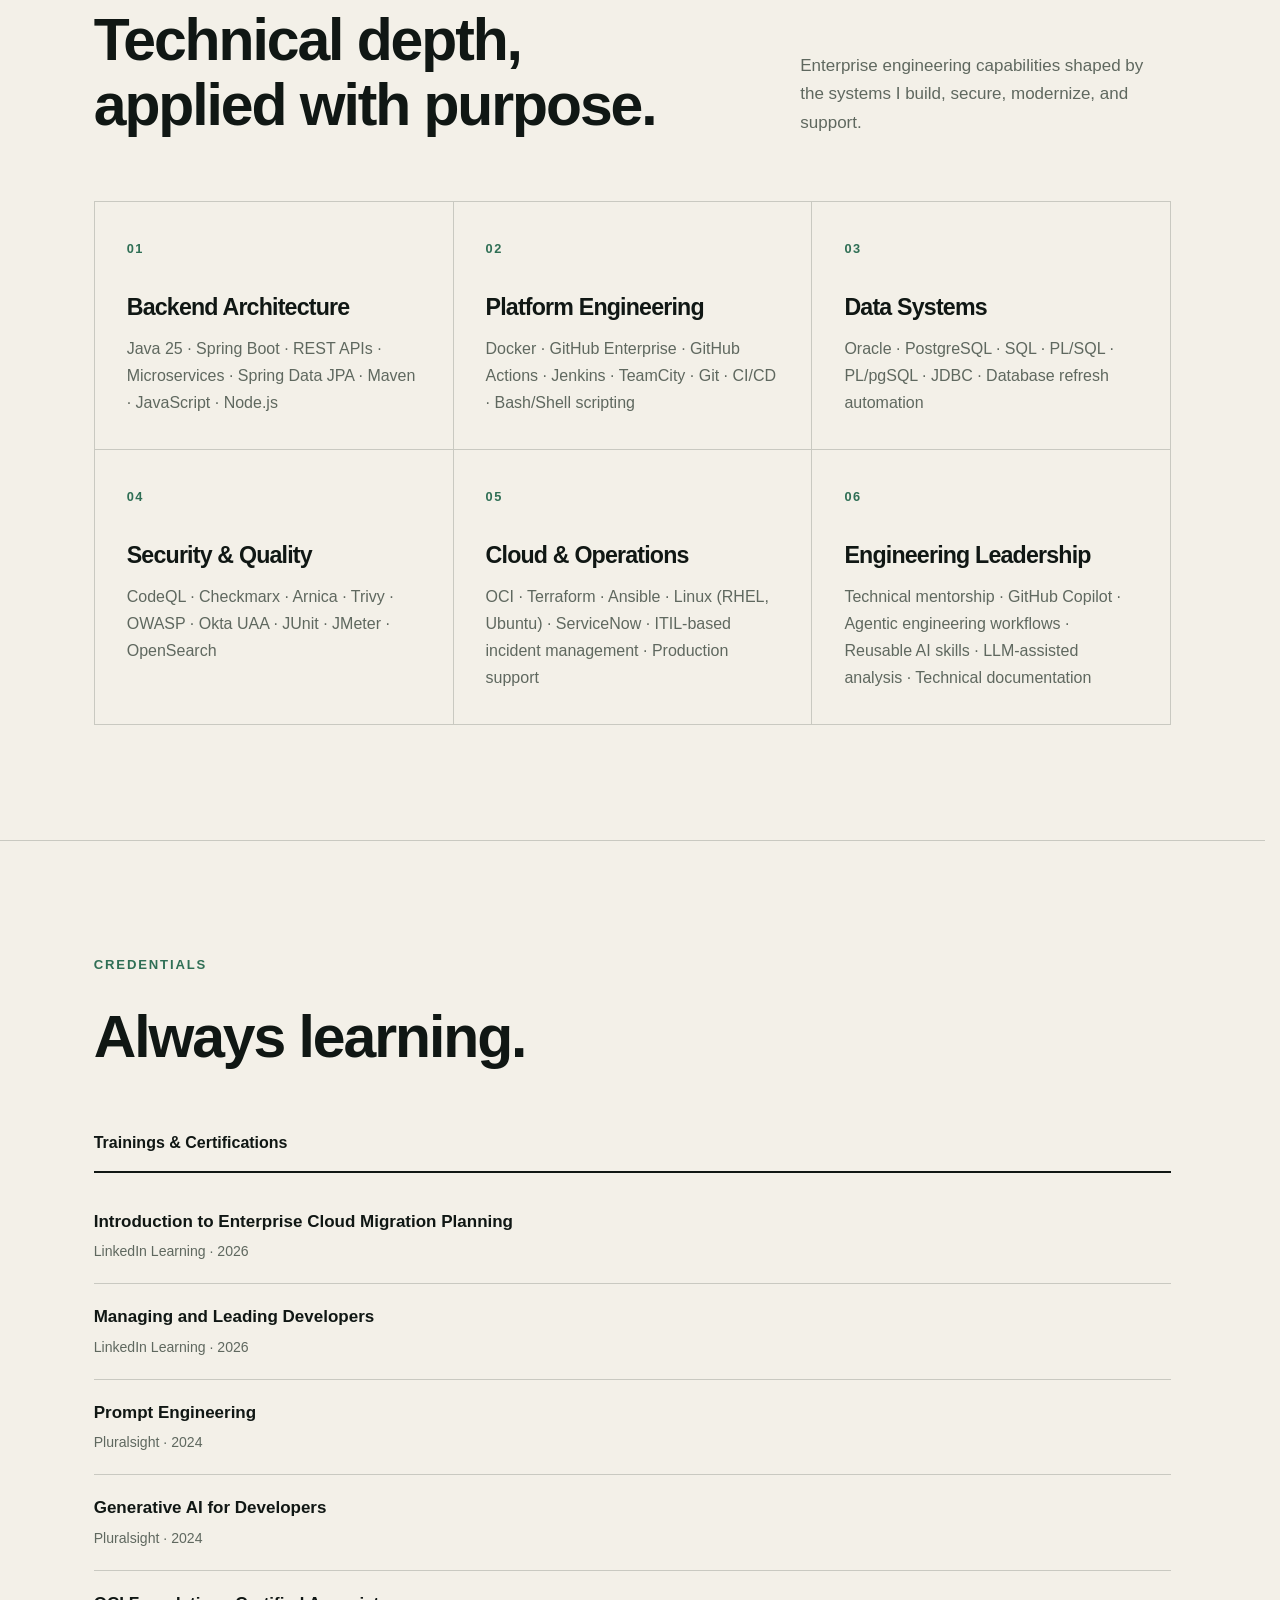
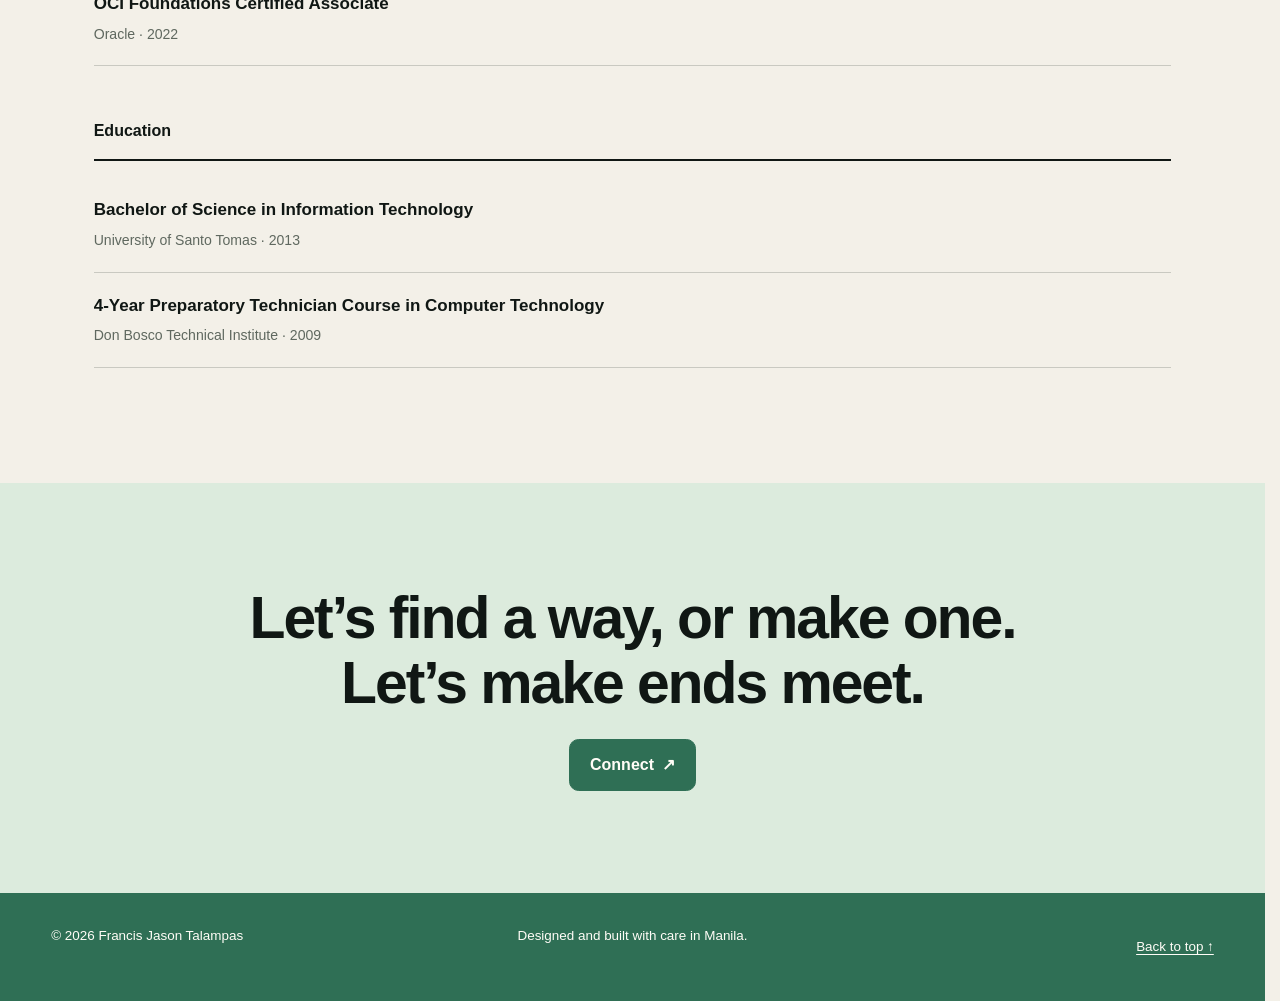
==== commit 145533d8: "Updated Details + UI Improvements" ====
--- a/profile.html
+++ b/profile.html
@@ -40,8 +40,8 @@
   <a class="skip-link" href="#main-content">Skip to main content</a>
 
   <header class="site-header">
-    <a class="wordmark" href="#top" aria-label="Francis Jason Talampas, home">
-      <span>FJT</span>
+    <a class="wordmark" href="index.html" aria-label="Francis Jason Talampas, home">
+      <span aria-hidden="true">FJT</span>
       <span class="wordmark-name">Francis Jason Talampas</span>
     </a>
     <button class="menu-toggle" type="button" aria-expanded="false" aria-controls="site-navigation">
@@ -66,15 +66,15 @@
           <a class="text-link" href="#work">Explore Impact <span aria-hidden="true">↓</span></a>
         </div>
         <div class="social-links" aria-label="External profiles">
-          <a href="https://github.com/fjgtalampas" target="_blank" rel="noopener noreferrer">GitHub <span aria-hidden="true">↗</span></a>
-          <a href="https://linkedin.com/in/fjgtalampas" target="_blank" rel="noopener noreferrer">LinkedIn <span aria-hidden="true">↗</span></a>
+          <a href="https://github.com/fjgtalampas" target="_blank" rel="noopener noreferrer">GitHub <span aria-hidden="true">↗</span><span class="visually-hidden"> (opens in a new tab)</span></a>
+          <a href="https://linkedin.com/in/fjgtalampas" target="_blank" rel="noopener noreferrer">LinkedIn <span aria-hidden="true">↗</span><span class="visually-hidden"> (opens in a new tab)</span></a>
         </div>
       </div>
       <div class="hero-portrait">
         <div class="portrait-frame">
-          <img src="images/profile.jpeg" width="672" height="720" alt="Francis Jason Talampas" fetchpriority="high">
-        </div>
-        <p><span class="availability-dot" aria-hidden="true"></span> Reliable backend, DevOps, and systems engineering</p>
+          <img src="images/profile.jpeg" width="1094" height="1368" alt="Francis Jason Talampas" fetchpriority="high">
+        </div>
+        <p>Francis Jason Talampas</p>
       </div>
     </section>
 
@@ -86,31 +86,31 @@
       </header>
       <div class="proof-strip impact-stats" aria-label="Career highlights">
         <div><strong>12+</strong><span>years in software engineering</span></div>
-        <div><strong>150+</strong><span>security findings remediated</span></div>
-        <div><strong>Java 8 → 21</strong><span>platform modernization</span></div>
-        <div><strong>50%</strong><span>defect reduction in key modules</span></div>
+        <div><strong>150+</strong><span>vulnerabilities remediated</span></div>
+        <div><strong class="platform-version">Java 8 → 25</strong><span>platform modernization</span></div>
+        <div><strong>50%</strong><span>defect reduction across three ERP modules</span></div>
       </div>
       <div class="impact-grid">
         <article class="impact-card impact-featured">
           <p class="card-index">01 / Modernization</p>
-          <h3>Modernizing a legacy services platform for Java 21</h3>
-          <p>Leading the migration of reporting, integration, and shared services from Java 8 and Google Guice to Spring Boot and Java 21, while replacing stored procedures with Spring Data JPA and improving technical documentation.</p>
+          <h3>Modernizing the Treasury Platform for Java 25</h3>
+          <p>Leading the Treasury Platform migration from Google Guice and Java 8 to Spring Boot and Java 25, while replacing legacy stored procedures with Spring Data JPA. Applying LLM-assisted analysis, agentic workflows, and reusable AI skills across planning, implementation, validation, review, and documentation.</p>
           <ul class="tag-list" aria-label="Technologies">
-            <li>Java 21</li><li>Spring Boot</li><li>Spring Data JPA</li><li>Architecture</li>
+            <li>Java 25</li><li>Spring Boot</li><li>Spring Data JPA</li><li>AI-assisted migration</li>
           </ul>
         </article>
         <article class="impact-card">
           <p class="card-index">02 / DevSecOps</p>
           <h3>Building security into delivery</h3>
-          <p>Modernized CI/CD with GitHub Actions, embedded CodeQL scanning, and led Arnica and Checkmarx audits that identified and remediated more than 150 vulnerabilities.</p>
+          <p>Migrated front-end builds from Jenkins to GitHub Actions and designed automated pipelines for Spring Boot microservices. Embedded CodeQL, Checkmarx, Arnica, and Trivy scanning controls and drove remediation of 150+ vulnerabilities.</p>
           <ul class="tag-list" aria-label="Technologies">
-            <li>GitHub Actions</li><li>CodeQL</li><li>Docker</li>
+            <li>GitHub Actions</li><li>CodeQL</li><li>Checkmarx</li><li>Arnica</li><li>Trivy</li>
           </ul>
         </article>
         <article class="impact-card">
           <p class="card-index">03 / Developer experience</p>
           <h3>Reducing setup from hours to minutes</h3>
-          <p>Engineered portable Docker environments with ready-to-use databases and multi-branch stacks, accelerating onboarding and shortening manual testing cycles.</p>
+          <p>Engineered reusable Docker-based development environments with preconfigured databases and multi-branch stacks, reducing local setup from hours to minutes.</p>
           <ul class="tag-list" aria-label="Technologies">
             <li>Docker</li><li>Oracle</li><li>PostgreSQL</li>
           </ul>
@@ -125,24 +125,27 @@
       </header>
       <div class="timeline">
         <article class="timeline-item">
-          <div class="timeline-meta"><span>2020 to Present</span><span>Finastra</span></div>
+          <div class="timeline-meta"><span>Nov 2023 to Present</span><span>Finastra</span></div>
           <div class="timeline-content">
             <h3>Senior Software Engineer</h3>
             <p class="role-focus">Corporate Treasury Innovation · Full Stack / DevSecOps</p>
-            <p>Leading Spring Boot modernization, payment-processing services, security initiatives, and developer-environment improvements. Previously delivered cross-database integrations, reporting capabilities, and application hardening.</p>
-            <details>
-              <summary>Key Contributions</summary>
-              <ul>
-                <li>Architected migration of legacy Guice services to Spring Boot and Java 21.</li>
-                <li>Built payment import, validation, and signing features for PAIN.003 and MT101 formats.</li>
-                <li>Modernized Jenkins workflows and created GitHub Actions pipelines for microservices.</li>
-                <li>Standardized PostgreSQL and Oracle development environments with Docker automation.</li>
-              </ul>
-            </details>
-          </div>
-        </article>
-        <article class="timeline-item">
-          <div class="timeline-meta"><span>2022 to 2023</span><span>Oracle NetSuite</span></div>
+            <p>Returned to Finastra in November 2023. Leading the Treasury Platform migration to Spring Boot and Java 25, alongside DevSecOps, security, and developer-environment initiatives.</p>
+            <details>
+              <summary>Key Contributions</summary>
+              <ul>
+                <li>Led the Treasury Platform migration from Google Guice and Java 8 to Spring Boot and Java 25, using LLM-assisted analysis and agentic workflows.</li>
+                <li>Replaced legacy stored procedures with Spring Data JPA, standardized API mappings, and upgraded dependencies for security, licensing, and compliance requirements.</li>
+                <li>Migrated front-end builds from Jenkins to GitHub Actions and designed automated pipelines for Spring Boot microservices.</li>
+                <li>Embedded CodeQL, Checkmarx, Arnica, and Trivy scanning controls and drove remediation of 150+ vulnerabilities.</li>
+                <li>Built reusable Docker-based environments with preconfigured databases and multi-branch stacks, reducing local setup from hours to minutes.</li>
+                <li>Established a unified multi-repository workspace for agentic impact analysis and coordinated changes, and built reusable AI skills documenting migration patterns and engineering standards.</li>
+                <li>Administered GitHub Enterprise access, branch permissions, service accounts, onboarding, and package releases, while mentoring engineers on secure development and DevOps practices.</li>
+              </ul>
+            </details>
+          </div>
+        </article>
+        <article class="timeline-item">
+          <div class="timeline-meta"><span>Apr 2022 to Oct 2023</span><span>Oracle NetSuite</span></div>
           <div class="timeline-content">
             <h3>Software Engineer in Test</h3>
             <p class="role-focus">Infrastructure Operations · Performance</p>
@@ -151,33 +154,56 @@
               <summary>Key Contributions</summary>
               <ul>
                 <li>Refactored parameterized JMeter tests for TeamCity and OpenSearch reporting.</li>
-                <li>Automated flexible application stacks with Ansible and Terraform on OCI.</li>
-              </ul>
-            </details>
-          </div>
-        </article>
-        <article class="timeline-item">
-          <div class="timeline-meta"><span>2016 to 2020</span><span>Deltek</span></div>
+                <li>Provisioned ephemeral NetSuite stacks with Ansible and Terraform on OCI, supporting rapid setup and flexible application version selection for performance testing.</li>
+              </ul>
+            </details>
+          </div>
+        </article>
+        <article class="timeline-item">
+          <div class="timeline-meta"><span>Nov 2020 to Mar 2022</span><span>Finastra</span></div>
+          <div class="timeline-content">
+            <h3>Software Engineer</h3>
+            <p class="role-focus">Corporate Treasury Innovation · Full Stack</p>
+            <p>Developed REST APIs and PostgreSQL integrations, automated development environments and database refresh workflows, and strengthened application security and maintainability.</p>
+            <details>
+              <summary>Key Contributions</summary>
+              <ul>
+                <li>Built REST APIs and PostgreSQL integrations supporting interoperability across enterprise application and database platforms.</li>
+                <li>Automated Oracle and PostgreSQL development environments and database refresh workflows with Docker and Bash/Batch scripting.</li>
+                <li>Applied OWASP practices, static analysis, and legacy Java refactoring to improve security and maintainability.</li>
+              </ul>
+            </details>
+          </div>
+        </article>
+        <article class="timeline-item">
+          <div class="timeline-meta"><span>Mar 2016 to Oct 2020</span><span>Deltek</span></div>
           <div class="timeline-content">
             <h3>Software Engineer</h3>
             <p class="role-focus">Costpoint ERP · Backend</p>
-            <p>Engineered costing and organization-security capabilities, modernized legacy database code, and improved quality across business-critical materials modules.</p>
-            <details>
-              <summary>Key Contributions</summary>
-              <ul>
-                <li>Reduced defects by 50% across three critical modules through root-cause analysis.</li>
-                <li>Replaced procedural database code with maintainable JDBC and efficient MERGE operations.</li>
-                <li>Created innovation prototypes for automated testing, HR workflows, and receipt OCR.</li>
-              </ul>
-            </details>
-          </div>
-        </article>
-        <article class="timeline-item">
-          <div class="timeline-meta"><span>2013 to 2016</span><span>Philtech</span></div>
+            <p>Engineered role- and organization-based access controls, modernized legacy Java and database components, and improved reliability across business-critical ERP modules.</p>
+            <details>
+              <summary>Key Contributions</summary>
+              <ul>
+                <li>Reduced defects by 50% across three critical ERP modules through root-cause analysis and test automation.</li>
+                <li>Built granular access controls based on user roles and organizational assignments to secure enterprise data and transactions.</li>
+                <li>Modernized legacy Java and database components through JDBC and SQL optimization, improving maintainability and runtime performance.</li>
+              </ul>
+            </details>
+          </div>
+        </article>
+        <article class="timeline-item">
+          <div class="timeline-meta"><span>Aug 2013 to Mar 2016</span><span>Philtech</span></div>
           <div class="timeline-content">
             <h3>Site Reliability Engineer</h3>
             <p class="role-focus">Supply Chain Operations · Production Reliability</p>
             <p>Stabilized ordering and forecasting applications, resolved production incidents, improved batch throughput, and documented complex operational flows.</p>
+            <details>
+              <summary>Key Contributions</summary>
+              <ul>
+                <li>Resolved batch-processing, scheduling, and production issues in business-critical ordering and forecasting ERP systems.</li>
+                <li>Handled incidents through ServiceNow and ITIL-based processes, addressing SQL/data and file-transfer issues while supporting deployments, change activities, and operational documentation.</li>
+              </ul>
+            </details>
           </div>
         </article>
       </div>
@@ -190,12 +216,12 @@
         <p>Enterprise engineering capabilities shaped by the systems I build, secure, modernize, and support.</p>
       </header>
       <div class="capability-grid">
-        <article><span class="capability-number">01</span><h3>Backend Architecture</h3><p>Java · Spring Boot · REST APIs · Spring Data JPA · Maven · Node.js</p></article>
-        <article><span class="capability-number">02</span><h3>Platform Engineering</h3><p>Docker · GitHub Actions · Jenkins · TeamCity · CI/CD · Shell automation</p></article>
-        <article><span class="capability-number">03</span><h3>Data Systems</h3><p>Oracle · PostgreSQL · SQL · PL/SQL · PL/pgSQL · Data migrations</p></article>
-        <article><span class="capability-number">04</span><h3>Security & Quality</h3><p>DevSecOps · CodeQL · Checkmarx · OWASP · Secure SDLC · Performance testing</p></article>
-        <article><span class="capability-number">05</span><h3>Cloud & Operations</h3><p>OCI · Terraform · Ansible · Linux · Production support · Systems engineering</p></article>
-        <article><span class="capability-number">06</span><h3>Engineering Leadership</h3><p>Technical mentorship · Architecture guidance · Documentation · Agile delivery · AI-assisted development</p></article>
+        <article><span class="capability-number">01</span><h3>Backend Architecture</h3><p>Java 25 · Spring Boot · REST APIs · Microservices · Spring Data JPA · Maven · JavaScript · Node.js</p></article>
+        <article><span class="capability-number">02</span><h3>Platform Engineering</h3><p>Docker · GitHub Enterprise · GitHub Actions · Jenkins · TeamCity · Git · CI/CD · Bash/Shell scripting</p></article>
+        <article><span class="capability-number">03</span><h3>Data Systems</h3><p>Oracle · PostgreSQL · SQL · PL/SQL · PL/pgSQL · JDBC · Database refresh automation</p></article>
+        <article><span class="capability-number">04</span><h3>Security &amp; Quality</h3><p>CodeQL · Checkmarx · Arnica · Trivy · OWASP · Okta UAA · JUnit · JMeter · OpenSearch</p></article>
+        <article><span class="capability-number">05</span><h3>Cloud &amp; Operations</h3><p>OCI · Terraform · Ansible · Linux (RHEL, Ubuntu) · ServiceNow · ITIL-based incident management · Production support</p></article>
+        <article><span class="capability-number">06</span><h3>Engineering Leadership</h3><p>Technical mentorship · GitHub Copilot · Agentic engineering workflows · Reusable AI skills · LLM-assisted analysis · Technical documentation</p></article>
       </div>
     </section>
 
@@ -215,7 +241,7 @@
         </div>
         <div>
           <h3>Education</h3>
-          <article><p>Bachelor of Science in Computer Science</p><span>University of Santo Tomas · 2013</span></article>
+          <article><p>Bachelor of Science in Information Technology</p><span>University of Santo Tomas · 2013</span></article>
           <article><p>4-Year Preparatory Technician Course in Computer Technology</p><span>Don Bosco Technical Institute · 2009</span></article>
         </div>
       </div>
@@ -223,7 +249,7 @@
 
     <section class="contact-section" aria-labelledby="contact-title">
       <h2 id="contact-title">Let’s find a way, or make one.<br>Let’s make ends meet.</h2>
-      <a href="index.html">Connect <span aria-hidden="true">↗</span></a>
+      <a class="contact-link" href="index.html">Connect <span aria-hidden="true">↗</span></a>
     </section>
   </main>
 
--- a/styles.css
+++ b/styles.css
@@ -3,7 +3,8 @@
   --paper: #f3f0e8;
   --paper-deep: #e6e1d5;
   --green: #2f6f55;
-  --green-bright: #b8f0c9;
+  --green-bright: #cbead2;
+  --green-soft: #dcebdd;
   --muted: #5f685f;
   --line: rgba(16, 23, 20, 0.18);
   --white: #fffdf7;
@@ -21,8 +22,6 @@
 }
 body {
   margin: 0;
-  overflow-x: hidden;
-  overscroll-behavior-y: none;
   background: var(--paper);
   color: var(--ink);
   font-family: Inter, ui-sans-serif, -apple-system, BlinkMacSystemFont, "Segoe UI", sans-serif;
@@ -42,6 +41,9 @@
 a { color: inherit; }
 button, a { -webkit-tap-highlight-color: transparent; }
 img { display: block; max-width: 100%; }
+button { cursor: pointer; }
+h1, h2, h3 { overflow-wrap: break-word; text-wrap: balance; }
+.visually-hidden { position: absolute; width: 1px; height: 1px; padding: 0; margin: -1px; overflow: hidden; clip-path: inset(50%); white-space: nowrap; border: 0; }
 :focus-visible { outline: 3px solid var(--green); outline-offset: 4px; }
 .skip-link {
   position: fixed;
@@ -91,6 +93,9 @@
 .site-nav { display: flex; align-items: center; gap: clamp(1rem, 2.4vw, 2.25rem); }
 .site-nav a {
   position: relative;
+  display: inline-flex;
+  align-items: center;
+  min-height: 2.75rem;
   font-size: .95rem;
   font-weight: 650;
   text-decoration: none;
@@ -100,7 +105,7 @@
   position: absolute;
   left: 0;
   right: 100%;
-  bottom: -.3rem;
+  bottom: .35rem;
   height: 1px;
   background: var(--ink);
   transition: right .25s var(--ease);
@@ -114,7 +119,7 @@
   gap: clamp(2.5rem, 6vw, 6rem);
   align-items: center;
   max-width: var(--max-width);
-  min-height: calc(100svh - 4.75rem);
+  min-height: min(46rem, calc(100svh - 4.75rem));
   margin: 0 auto;
   padding: clamp(3.75rem, 7vw, 6.5rem) var(--page-pad);
 }
@@ -129,11 +134,12 @@
 }
 h1, h2, h3, p { margin-top: 0; }
 h1, h2, h3 { line-height: 1.1; letter-spacing: -.035em; }
-h1 { max-width: 12.5ch; margin-bottom: 1.5rem; font-size: clamp(3rem, 6.8vw, 6.3rem); font-weight: 750; }
+h1 { max-width: 14ch; margin-bottom: 1.5rem; font-size: clamp(2.75rem, 5.7vw, 5.25rem); font-weight: 750; }
 .hero-intro { max-width: 58ch; color: var(--muted); font-size: clamp(1.08rem, 1.7vw, 1.3rem); }
-.hero-actions { display: flex; flex-wrap: wrap; align-items: center; margin-top: 2.2rem; }
+.hero-actions { display: flex; flex-wrap: wrap; align-items: center; margin-top: 1.75rem; }
 .text-link, .social-links a { font-weight: 700; text-underline-offset: .3em; }
-.social-links { display: flex; gap: 1.5rem; margin-top: clamp(2.75rem, 6vw, 4.75rem); font-size: .94rem; }
+.text-link, .social-links a { display: inline-flex; align-items: center; gap: .35rem; min-height: 2.75rem; }
+.social-links { display: flex; flex-wrap: wrap; gap: .5rem 1.5rem; margin-top: 1.5rem; font-size: .94rem; }
 .hero-portrait { justify-self: end; width: min(100%, 23rem); }
 .portrait-frame {
   position: relative;
@@ -144,59 +150,59 @@
 .portrait-frame::after { content: ""; position: absolute; inset: 0; box-shadow: inset 0 0 0 1px rgba(255,255,255,.25); }
 .portrait-frame img {
   width: 100%;
+  height: auto;
   aspect-ratio: 14 / 15;
   object-fit: cover;
   object-position: 50% center;
   transform: scale(1.015);
 }
 .hero-portrait > p { margin: .9rem 0 0; color: var(--muted); font-size: .88rem; }
-.availability-dot { display: inline-block; width: .55rem; height: .55rem; margin-right: .45rem; border-radius: 50%; background: var(--green); box-shadow: 0 0 0 .3rem rgba(47,111,85,.12); }
 
 .proof-strip {
   --proof-line: var(--line);
   display: grid;
-  grid-template-columns: repeat(4, 1fr);
+  grid-template-columns: repeat(4, minmax(0, 1fr));
   border-block: 1px solid var(--proof-line);
 }
 .proof-strip > div { min-height: 9rem; padding: 1.75rem clamp(1.25rem, 2.5vw, 2rem); border-right: 1px solid var(--proof-line); }
 .proof-strip > div:last-child { border: 0; }
-.proof-strip strong { display: block; margin-bottom: .6rem; font-size: clamp(1.7rem, 3vw, 2.8rem); letter-spacing: -.05em; }
+.proof-strip strong { display: block; margin-bottom: .6rem; font-size: clamp(1.4rem, 2.7vw, 2.5rem); letter-spacing: -.04em; white-space: nowrap; }
 .proof-strip span { display: block; max-width: 18ch; color: var(--muted); font-size: .92rem; line-height: 1.45; }
 
 .section-shell {
   max-width: var(--max-width);
   margin: 0 auto;
   padding: var(--section-space) var(--page-pad);
-  scroll-margin-top: 5.75rem;
 }
 .section-heading { display: grid; grid-template-columns: minmax(0, 1fr) minmax(16rem, .55fr); gap: 2rem; align-items: end; margin-bottom: clamp(2.5rem, 5vw, 4.25rem); }
 .section-heading .eyebrow { grid-column: 1 / -1; margin-bottom: 0; }
-.section-heading h2 { max-width: 13ch; margin: 0; font-size: clamp(2.5rem, 5.7vw, 5.2rem); }
+.section-heading h2 { max-width: 18ch; margin: 0; font-size: clamp(2.25rem, 4.6vw, 4.25rem); }
 .section-heading > p:last-child { margin: 0; color: var(--muted); }
 
 .selected-work { max-width: none; background: var(--ink); color: var(--white); }
 .selected-work > * { max-width: calc(var(--max-width) - (var(--page-pad) * 2)); margin-left: auto; margin-right: auto; }
 .selected-work .section-heading > p:last-child { color: #aeb8b0; }
 .selected-work .eyebrow { color: var(--green-bright); }
+.selected-work :focus-visible, .site-footer :focus-visible { outline-color: var(--green-bright); }
 .impact-stats {
   --proof-line: rgba(255,255,255,.2);
   margin-bottom: clamp(2.5rem, 5vw, 4.25rem);
 }
 .impact-stats span { color: #aeb8b0; }
 .impact-grid { display: grid; grid-template-columns: repeat(2, minmax(0, 1fr)); border-top: 1px solid rgba(255,255,255,.2); border-left: 1px solid rgba(255,255,255,.2); }
-.impact-card { display: flex; flex-direction: column; min-height: 24rem; padding: clamp(1.5rem, 4vw, 3rem); border-right: 1px solid rgba(255,255,255,.2); border-bottom: 1px solid rgba(255,255,255,.2); }
-.impact-featured { grid-row: span 2; min-height: 48rem; justify-content: flex-end; background: var(--green); }
+.impact-card { display: flex; flex-direction: column; padding: clamp(1.5rem, 3vw, 2.5rem); border-right: 1px solid rgba(255,255,255,.2); border-bottom: 1px solid rgba(255,255,255,.2); }
+.impact-featured { grid-row: span 2; justify-content: center; background: var(--green); }
 .card-index, .capability-number { color: var(--green-bright); font-size: .8rem; font-weight: 800; letter-spacing: .12em; text-transform: uppercase; }
-.impact-card h3 { max-width: 17ch; margin: auto 0 1.2rem; font-size: clamp(1.75rem, 3.2vw, 3rem); }
-.impact-featured h3 { margin-top: 1.5rem; font-size: clamp(2.4rem, 5vw, 4.8rem); }
+.impact-card h3 { max-width: 20ch; margin: 1rem 0 1.2rem; font-size: clamp(1.65rem, 2.7vw, 2.5rem); }
+.impact-featured h3 { font-size: clamp(2rem, 3.8vw, 3.5rem); }
 .impact-card > p:not(.card-index) { color: #c9d0ca; }
-.impact-featured > p:not(.card-index) { color: rgba(255,255,255,.82); }
+.impact-featured > p:not(.card-index) { color: #e0eee5; }
 .tag-list { display: flex; flex-wrap: wrap; gap: .5rem; padding: 0; margin: 1.4rem 0 0; list-style: none; }
 .tag-list li { padding: .42rem .75rem; border: 1px solid rgba(255,255,255,.28); border-radius: 999px; font-size: .8rem; }
 
 .timeline { border-top: 1px solid var(--line); }
 .timeline-item { display: grid; grid-template-columns: minmax(13rem, .35fr) minmax(0, 1fr); gap: clamp(2rem, 7vw, 7rem); padding: clamp(2.25rem, 4vw, 3.5rem) 0; border-bottom: 1px solid var(--line); }
-.timeline-meta { display: flex; flex-direction: column; gap: .55rem; color: var(--muted); font-size: .86rem; font-weight: 700; letter-spacing: .07em; text-transform: uppercase; }
+.timeline-meta { display: flex; flex-direction: column; flex-wrap: wrap; gap: .55rem 1rem; color: var(--muted); font-size: .86rem; font-weight: 700; letter-spacing: .07em; text-transform: uppercase; }
 .timeline-content { max-width: 44rem; }
 .timeline-content h3 { margin-bottom: .55rem; font-size: clamp(1.7rem, 3vw, 2.7rem); }
 .role-focus { color: var(--green); font-size: .92rem; font-weight: 750; letter-spacing: .03em; }
@@ -211,10 +217,10 @@
 
 .capabilities { max-width: none; border-block: 1px solid var(--line); }
 .capabilities > * { max-width: calc(var(--max-width) - (var(--page-pad) * 2)); margin-left: auto; margin-right: auto; }
-.capability-grid { display: grid; grid-template-columns: repeat(3, 1fr); border-top: 1px solid var(--line); border-left: 1px solid var(--line); }
-.capability-grid article { min-height: 16rem; padding: 2rem; border-right: 1px solid var(--line); border-bottom: 1px solid var(--line); }
+.capability-grid { display: grid; grid-template-columns: repeat(3, minmax(0, 1fr)); border-top: 1px solid var(--line); border-left: 1px solid var(--line); }
+.capability-grid article { padding: clamp(1.5rem, 3vw, 2rem); border-right: 1px solid var(--line); border-bottom: 1px solid var(--line); }
 .capability-number { color: var(--green); }
-.capability-grid h3 { margin: 3rem 0 1rem; font-size: 1.45rem; }
+.capability-grid h3 { margin: 2rem 0 1rem; font-size: 1.45rem; }
 .capability-grid p { margin: 0; color: var(--muted); font-size: 1rem; }
 
 .credential-list { display: grid; grid-template-columns: minmax(0, 1fr); gap: clamp(2.5rem, 5vw, 3.5rem); }
@@ -223,17 +229,18 @@
 .credential-list p { margin: 0; font-weight: 700; }
 .credential-list span { color: var(--muted); font-size: .88rem; }
 
-.contact-section { padding: clamp(5rem, 10vw, 9rem) var(--page-pad); background: var(--green-bright); text-align: center; scroll-margin-top: 5.75rem; }
-.contact-section h2 { max-width: 26ch; margin: 0 auto 2.5rem; font-size: clamp(2.4rem, 5.4vw, 5rem); }
-.contact-section a { font-size: clamp(1.05rem, 2.2vw, 1.4rem); font-weight: 800; text-underline-offset: .3em; }
+.contact-section { padding: clamp(4rem, 8vw, 7rem) var(--page-pad); background: var(--green-soft); text-align: center; }
+.contact-section h2 { max-width: 24ch; margin: 0 auto 1.5rem; font-size: clamp(2.25rem, 4.6vw, 4.25rem); }
+.contact-link { display: inline-flex; align-items: center; justify-content: center; gap: .5rem; min-height: 3rem; padding: .7rem 1.25rem; border: 1px solid var(--green); border-radius: .6rem; background: var(--green); color: var(--white); font-size: 1rem; font-weight: 700; text-decoration: none; }
+.contact-link:hover { background: var(--ink); border-color: var(--ink); }
 .site-footer { display: grid; grid-template-columns: repeat(3, 1fr); gap: 1rem; padding: 2rem var(--page-pad); background: var(--green); color: var(--white); font-size: .84rem; }
 .site-footer p { margin: 0; }
 .site-footer p:nth-child(2) { text-align: center; }
-.site-footer a { justify-self: end; }
+.site-footer a { display: inline-flex; align-items: center; min-height: 2.75rem; justify-self: end; text-underline-offset: .25em; }
 
 @media (max-width: 880px) {
   .wordmark-name { display: none; }
-  .menu-toggle {
+  .js .menu-toggle {
     display: flex;
     align-items: center;
     gap: .7rem;
@@ -252,6 +259,13 @@
   .menu-toggle[aria-expanded="true"] .menu-icon { transform: rotate(45deg); }
   .menu-toggle[aria-expanded="true"] .menu-icon::before { transform: rotate(-90deg); }
   .site-nav {
+    flex-basis: 100%;
+    flex-wrap: wrap;
+    gap: 0 1.5rem;
+    padding-top: .75rem;
+  }
+  .site-header { flex-wrap: wrap; }
+  .js .site-nav {
     position: absolute;
     top: 100%;
     left: 0;
@@ -264,16 +278,14 @@
     border-bottom: 1px solid var(--line);
     background: var(--paper);
   }
-  .site-nav.is-open { display: flex; }
+  .js .site-nav.is-open { display: flex; }
   .site-nav a { padding: .9rem 0; font-size: 1.05rem; }
-  .hero { grid-template-columns: 1fr .48fr; min-height: auto; }
-  .proof-strip { grid-template-columns: repeat(2, 1fr); }
+  .hero { grid-template-columns: minmax(0, 1fr) minmax(0, .65fr); min-height: auto; gap: 2rem; }
+  .proof-strip { grid-template-columns: repeat(2, minmax(0, 1fr)); }
   .proof-strip > div:nth-child(2) { border-right: 0; }
   .proof-strip > div:nth-child(-n+2) { border-bottom: 1px solid var(--proof-line); }
   .section-heading { grid-template-columns: 1fr; }
-  .impact-card { min-height: 22rem; }
-  .impact-featured { min-height: 42rem; }
-  .capability-grid { grid-template-columns: repeat(2, 1fr); }
+  .capability-grid { grid-template-columns: repeat(2, minmax(0, 1fr)); }
 }
 
 @media (max-width: 640px) {
@@ -284,24 +296,21 @@
     padding-top: 3.5rem;
     padding-bottom: 3.5rem;
   }
-  h1 { font-size: clamp(3rem, 14vw, 4.6rem); }
-  .hero-portrait { justify-self: center; width: min(84vw, 20rem); }
+  h1 { font-size: clamp(2.5rem, 10vw, 3.5rem); }
+  .hero-portrait { justify-self: start; width: min(100%, 20rem); }
   .portrait-frame img { aspect-ratio: 14 / 15; }
   .hero-actions { align-items: stretch; flex-direction: column; }
   .text-link { align-self: flex-start; min-height: 2.75rem; padding-top: .6rem; }
-  .social-links { margin-top: 3rem; }
-  .proof-strip { grid-template-columns: 1fr 1fr; }
-  .proof-strip > div { min-height: 8.5rem; padding: 1.5rem 1.25rem; }
-  .proof-strip strong { font-size: 1.65rem; }
+  .social-links { margin-top: 1.25rem; }
+  .proof-strip > div { min-height: 8rem; padding: 1.25rem .75rem; }
+  .proof-strip strong { font-size: clamp(1.2rem, 5vw, 1.65rem); }
+  .proof-strip .platform-version { font-size: clamp(1rem, 4.7vw, 1.65rem); }
   .section-heading { margin-bottom: 2.5rem; }
   .impact-grid { grid-template-columns: 1fr; }
-  .impact-featured { grid-row: auto; min-height: 32rem; }
-  .impact-card { min-height: 22rem; }
+  .impact-featured { grid-row: auto; }
   .timeline-item { grid-template-columns: 1fr; gap: 1.5rem; }
   .timeline-meta { flex-direction: row; justify-content: space-between; }
   .capability-grid { grid-template-columns: 1fr; }
-  .capability-grid article { min-height: 15rem; }
-  .capability-grid h3 { margin-top: 3rem; }
   .site-footer { grid-template-columns: 1fr auto; }
   .site-footer p:nth-child(2) { display: none; }
 }
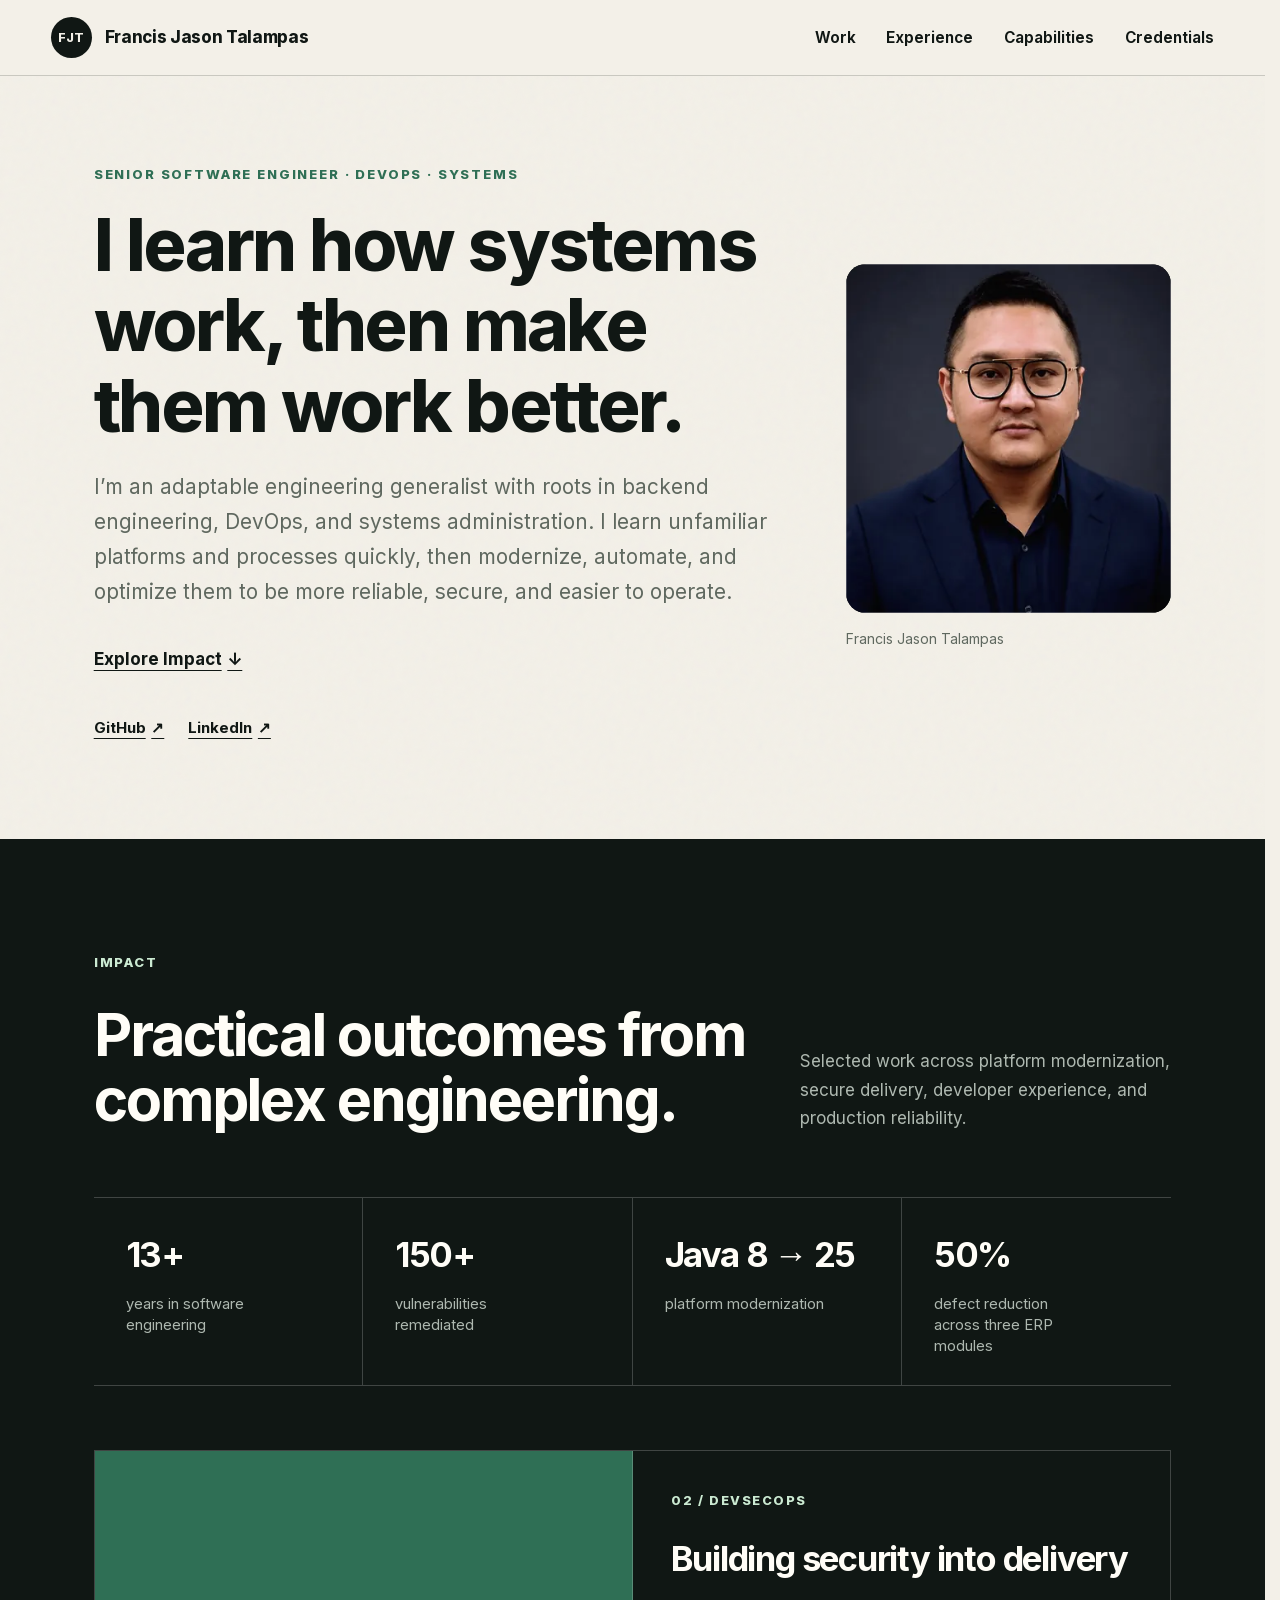
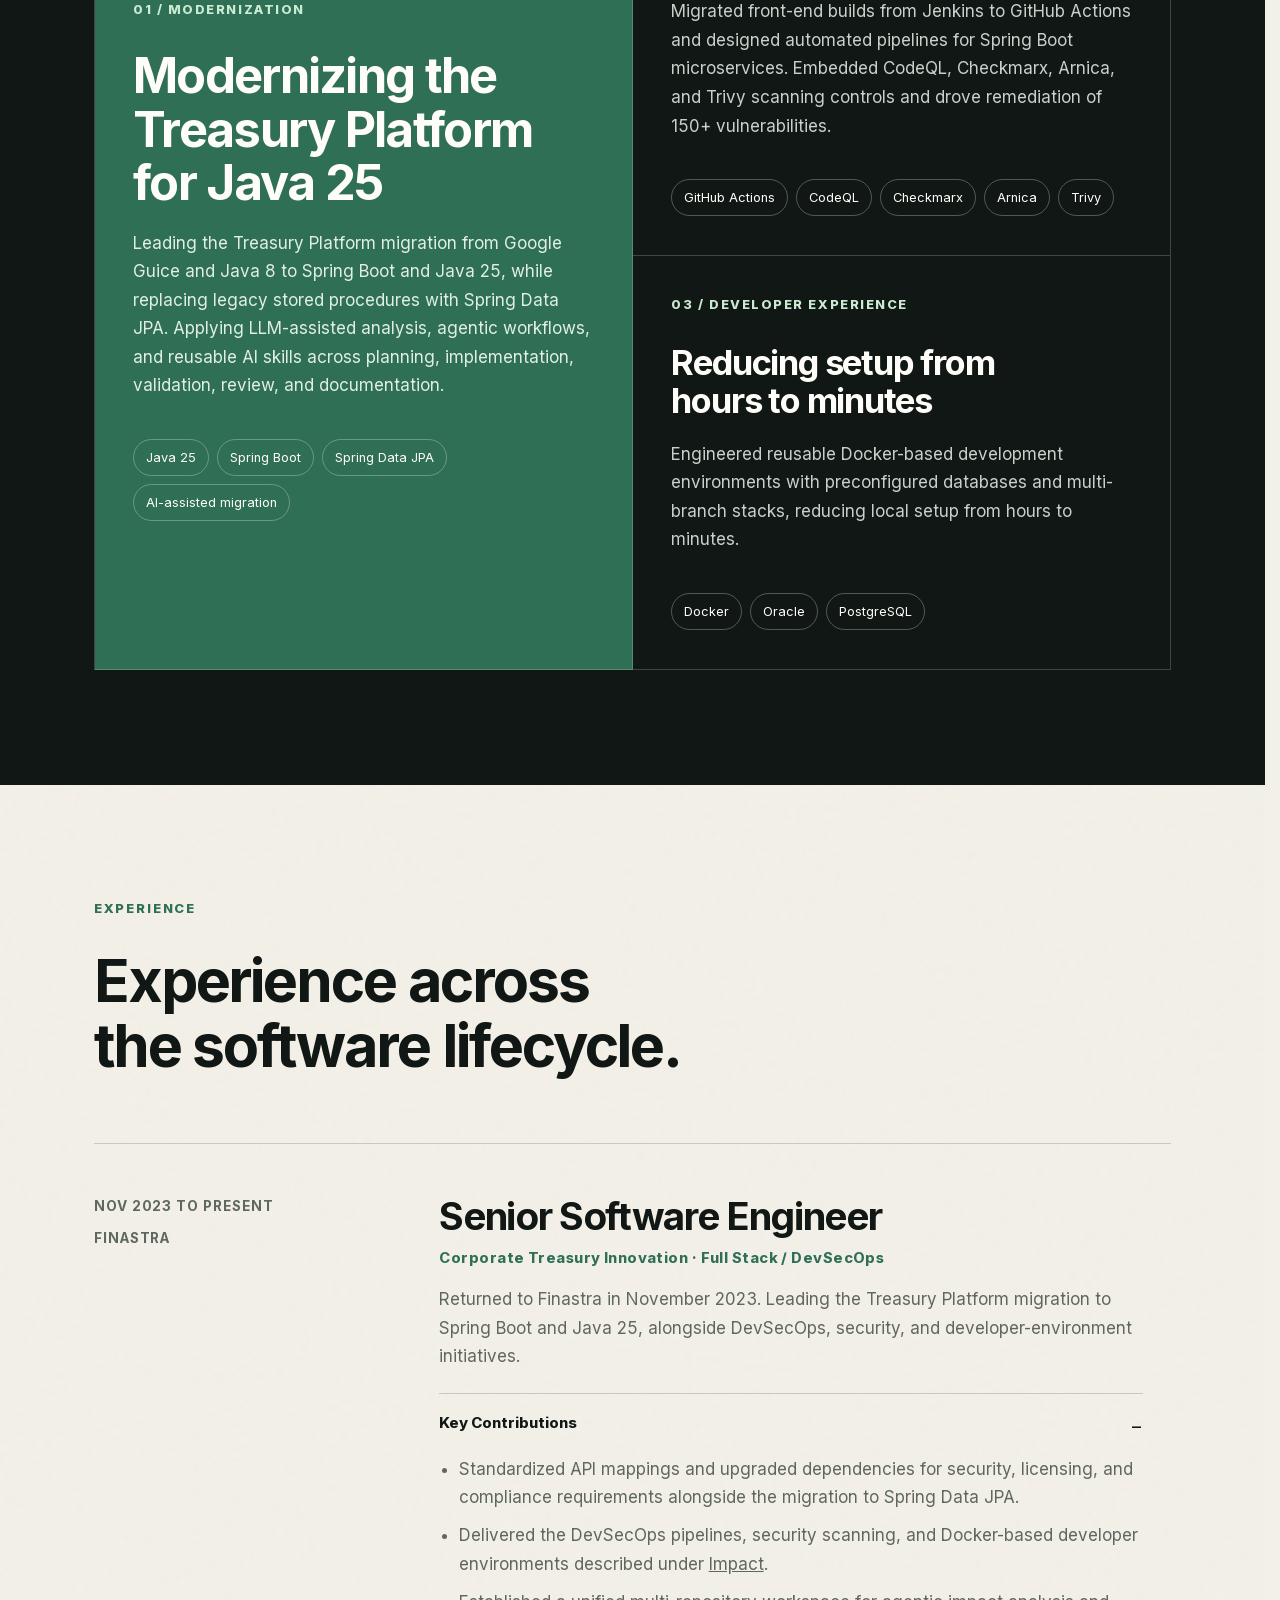
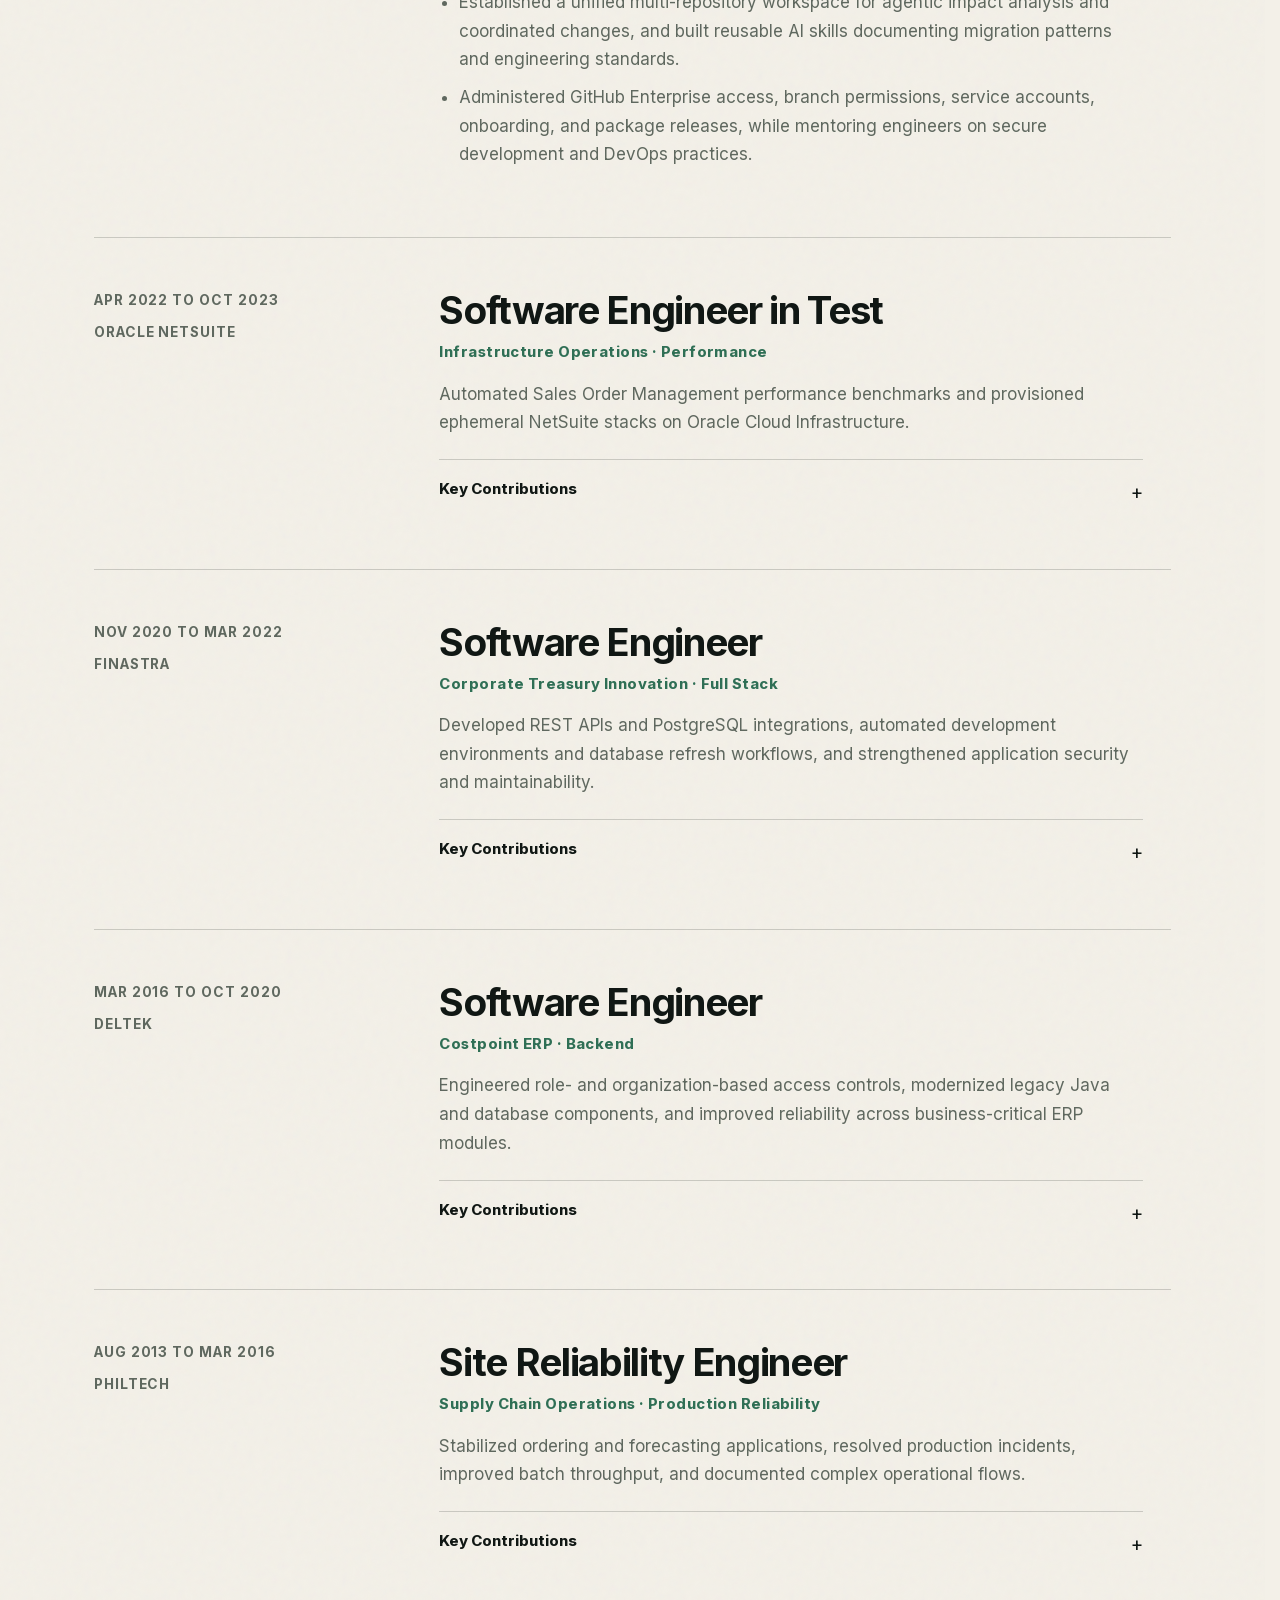
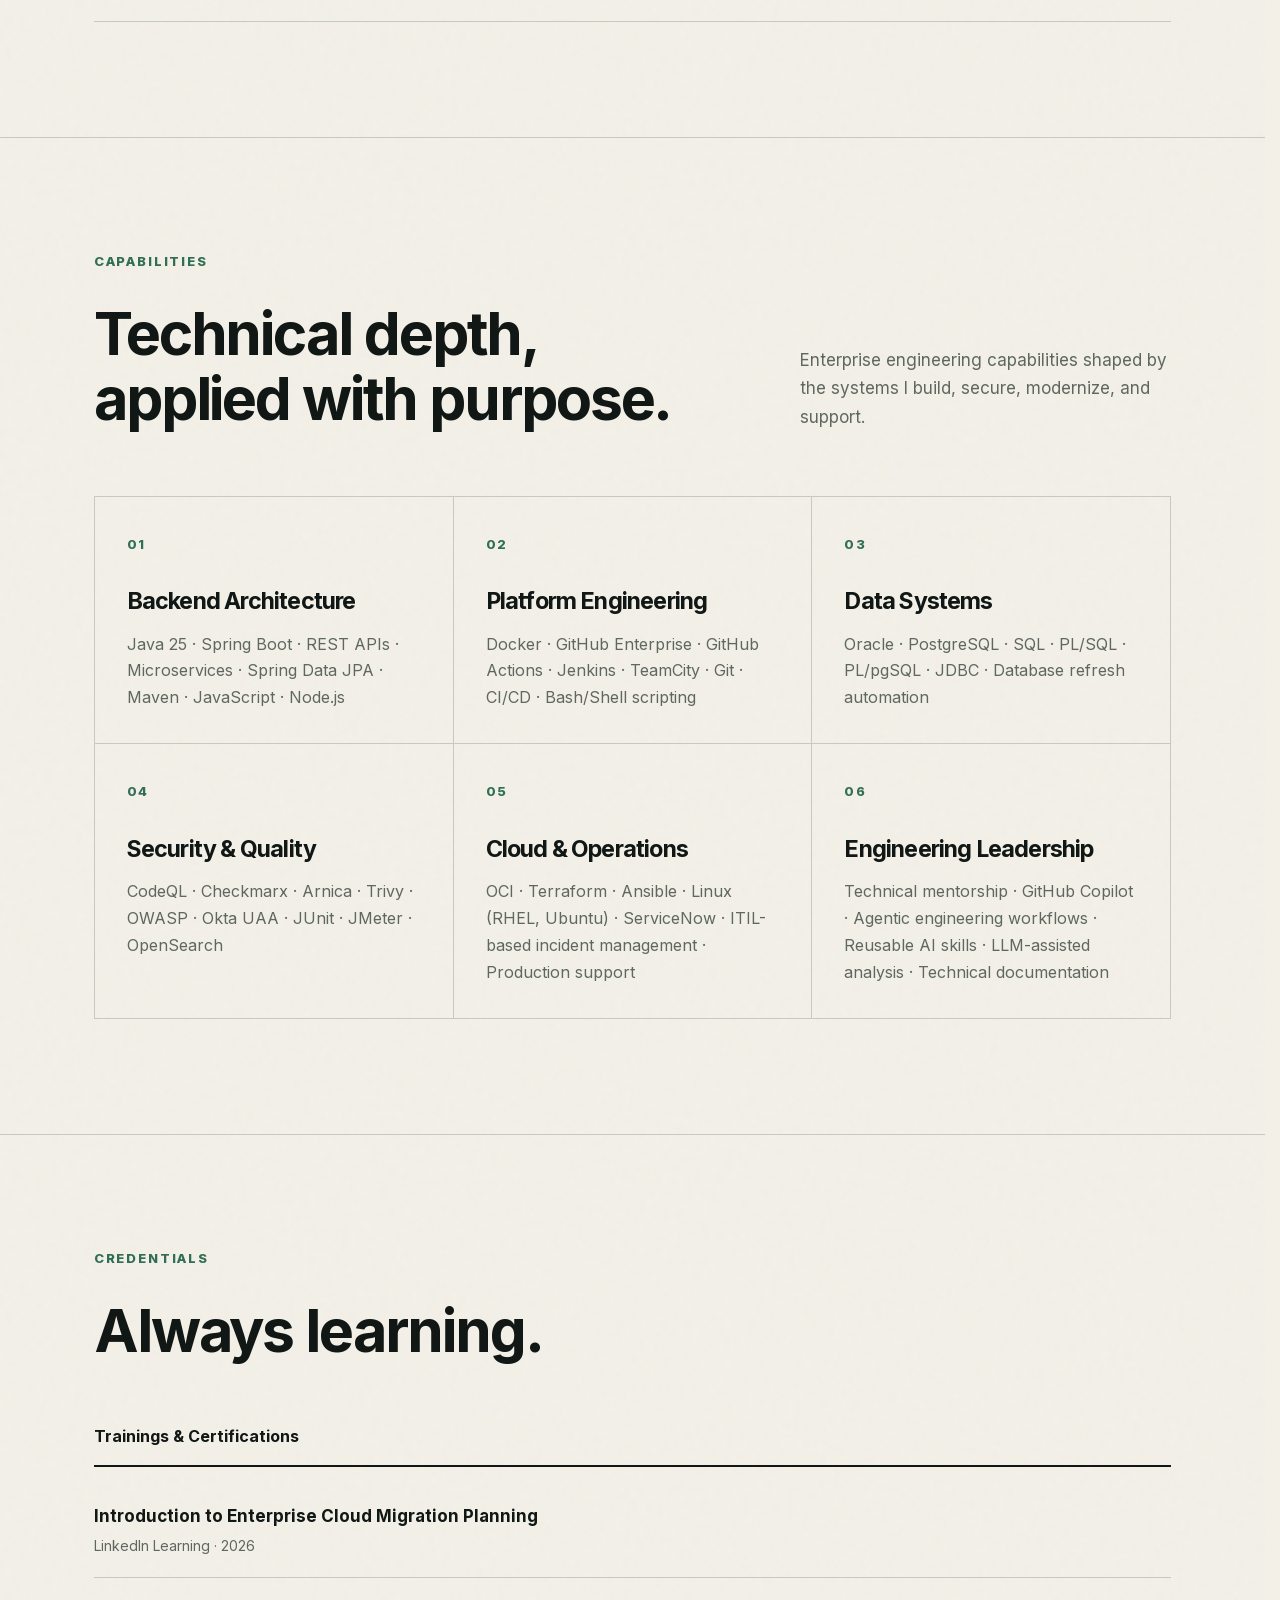
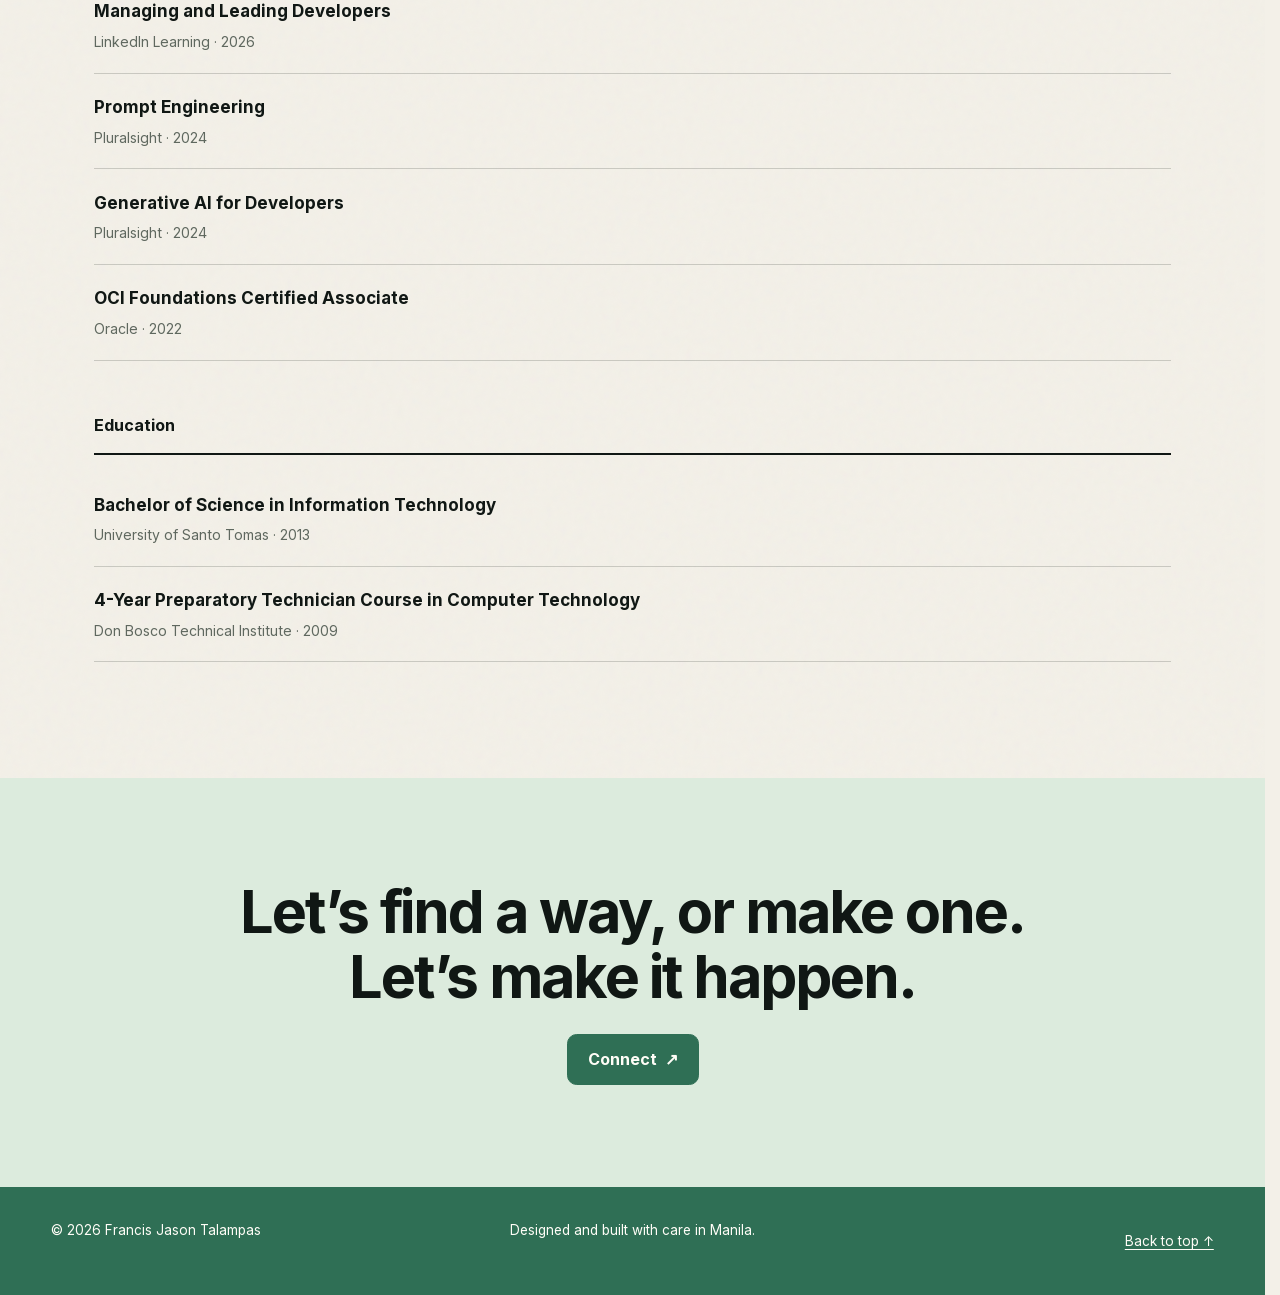
==== commit 8acbcabe: "Updated Details + UI Improvements" ====
--- a/profile.html
+++ b/profile.html
@@ -4,34 +4,52 @@
   <meta charset="utf-8">
   <meta name="viewport" content="width=device-width, initial-scale=1">
   <meta name="description" content="Francis Jason Talampas is a senior software engineer and adaptable generalist focused on DevOps, systems, modernization, automation, and reliable operations.">
-  <meta name="theme-color" content="#101714">
+  <meta name="color-scheme" content="light dark">
+  <meta name="theme-color" content="#f3f0e8" media="(prefers-color-scheme: light)">
+  <meta name="theme-color" content="#0b100e" media="(prefers-color-scheme: dark)">
+  <link rel="icon" href="favicon.svg" type="image/svg+xml">
+  <link rel="icon" href="favicon.ico" sizes="48x48">
+  <link rel="apple-touch-icon" href="apple-touch-icon.png">
   <link rel="canonical" href="https://fjgtalampas.github.io/profile.html">
   <meta property="og:type" content="profile">
   <meta property="og:title" content="Francis Jason Talampas | Senior Software Engineer">
   <meta property="og:description" content="Learning how systems work, then modernizing, automating, and optimizing them for reliable operation.">
   <meta property="og:url" content="https://fjgtalampas.github.io/profile.html">
-  <meta property="og:image" content="https://fjgtalampas.github.io/images/profile.jpeg">
-  <meta name="twitter:card" content="summary">
+  <meta property="og:image" content="https://fjgtalampas.github.io/images/og-image.jpeg">
+  <meta property="og:image:type" content="image/jpeg">
+  <meta property="og:image:width" content="1200">
+  <meta property="og:image:height" content="630">
+  <meta property="og:image:alt" content="Francis Jason Talampas, Senior Software Engineer: DevOps, Systems, Modernization">
+  <meta property="profile:first_name" content="Francis Jason">
+  <meta property="profile:last_name" content="Talampas">
+  <meta name="twitter:card" content="summary_large_image">
+  <meta name="twitter:image:alt" content="Francis Jason Talampas, Senior Software Engineer: DevOps, Systems, Modernization">
   <title>Francis Jason Talampas | Senior Software Engineer</title>
+  <link rel="preload" href="fonts/inter-latin-var.woff2" as="font" type="font/woff2" crossorigin>
   <link rel="stylesheet" href="styles.css">
-  <script src="script.js" defer></script>
+  <script src="site.js" defer></script>
   <script type="application/ld+json">
     {
       "@context": "https://schema.org",
-      "@type": "Person",
-      "name": "Francis Jason Talampas",
-      "jobTitle": "Senior Software Engineer",
-      "url": "https://fjgtalampas.github.io/",
-      "image": "https://fjgtalampas.github.io/images/profile.jpeg",
-      "sameAs": [
-        "https://github.com/fjgtalampas",
-        "https://linkedin.com/in/fjgtalampas",
-        "https://www.instagram.com/fjgtalampas",
-        "https://www.facebook.com/fjgtalampas"
-      ],
-      "alumniOf": {
-        "@type": "CollegeOrUniversity",
-        "name": "University of Santo Tomas"
+      "@type": "ProfilePage",
+      "url": "https://fjgtalampas.github.io/profile.html",
+      "name": "Francis Jason Talampas | Senior Software Engineer",
+      "mainEntity": {
+        "@type": "Person",
+        "name": "Francis Jason Talampas",
+        "jobTitle": "Senior Software Engineer",
+        "url": "https://fjgtalampas.github.io/",
+        "image": "https://fjgtalampas.github.io/images/profile-800.jpeg",
+        "sameAs": [
+          "https://github.com/fjgtalampas",
+          "https://linkedin.com/in/fjgtalampas",
+          "https://www.instagram.com/fjgtalampas",
+          "https://www.facebook.com/fjgtalampas"
+        ],
+        "alumniOf": {
+          "@type": "CollegeOrUniversity",
+          "name": "University of Santo Tomas"
+        }
       }
     }
   </script>
@@ -72,7 +90,10 @@
       </div>
       <div class="hero-portrait">
         <div class="portrait-frame">
-          <img src="images/profile.jpeg" width="1094" height="1368" alt="Francis Jason Talampas" fetchpriority="high">
+          <picture>
+            <source type="image/webp" srcset="images/profile-400.webp 400w, images/profile-800.webp 800w" sizes="(max-width: 640px) 320px, 368px">
+            <img src="images/profile-400.jpeg" srcset="images/profile-400.jpeg 400w, images/profile-800.jpeg 800w" sizes="(max-width: 640px) 320px, 368px" width="800" height="1000" alt="Francis Jason Talampas" fetchpriority="high">
+          </picture>
         </div>
         <p>Francis Jason Talampas</p>
       </div>
@@ -85,7 +106,7 @@
         <p>Selected work across platform modernization, secure delivery, developer experience, and production reliability.</p>
       </header>
       <div class="proof-strip impact-stats" aria-label="Career highlights">
-        <div><strong>12+</strong><span>years in software engineering</span></div>
+        <div><strong data-years-since="2013-08">13+</strong><span>years in software engineering</span></div>
         <div><strong>150+</strong><span>vulnerabilities remediated</span></div>
         <div><strong class="platform-version">Java 8 → 25</strong><span>platform modernization</span></div>
         <div><strong>50%</strong><span>defect reduction across three ERP modules</span></div>
@@ -130,14 +151,11 @@
             <h3>Senior Software Engineer</h3>
             <p class="role-focus">Corporate Treasury Innovation · Full Stack / DevSecOps</p>
             <p>Returned to Finastra in November 2023. Leading the Treasury Platform migration to Spring Boot and Java 25, alongside DevSecOps, security, and developer-environment initiatives.</p>
-            <details>
-              <summary>Key Contributions</summary>
-              <ul>
-                <li>Led the Treasury Platform migration from Google Guice and Java 8 to Spring Boot and Java 25, using LLM-assisted analysis and agentic workflows.</li>
-                <li>Replaced legacy stored procedures with Spring Data JPA, standardized API mappings, and upgraded dependencies for security, licensing, and compliance requirements.</li>
-                <li>Migrated front-end builds from Jenkins to GitHub Actions and designed automated pipelines for Spring Boot microservices.</li>
-                <li>Embedded CodeQL, Checkmarx, Arnica, and Trivy scanning controls and drove remediation of 150+ vulnerabilities.</li>
-                <li>Built reusable Docker-based environments with preconfigured databases and multi-branch stacks, reducing local setup from hours to minutes.</li>
+            <details open>
+              <summary>Key Contributions</summary>
+              <ul>
+                <li>Standardized API mappings and upgraded dependencies for security, licensing, and compliance requirements alongside the migration to Spring Data JPA.</li>
+                <li>Delivered the DevSecOps pipelines, security scanning, and Docker-based developer environments described under <a href="#work">Impact</a>.</li>
                 <li>Established a unified multi-repository workspace for agentic impact analysis and coordinated changes, and built reusable AI skills documenting migration patterns and engineering standards.</li>
                 <li>Administered GitHub Enterprise access, branch permissions, service accounts, onboarding, and package releases, while mentoring engineers on secure development and DevOps practices.</li>
               </ul>
@@ -248,7 +266,7 @@
     </section>
 
     <section class="contact-section" aria-labelledby="contact-title">
-      <h2 id="contact-title">Let’s find a way, or make one.<br>Let’s make ends meet.</h2>
+      <h2 id="contact-title">Let’s find a way, or make one.<br>Let’s make it happen.</h2>
       <a class="contact-link" href="index.html">Connect <span aria-hidden="true">↗</span></a>
     </section>
   </main>
--- a/styles.css
+++ b/styles.css
@@ -1,17 +1,44 @@
+@font-face {
+  font-family: Inter;
+  font-style: normal;
+  font-weight: 400 800;
+  font-display: swap;
+  src: url("fonts/inter-latin-var.woff2") format("woff2");
+}
+
 :root {
+  color-scheme: light dark;
   --ink: #101714;
   --paper: #f3f0e8;
-  --paper-deep: #e6e1d5;
+  --card: #fffdf7;
   --green: #2f6f55;
+  --accent-text: #2f6f55;
   --green-bright: #cbead2;
   --green-soft: #dcebdd;
   --muted: #5f685f;
   --line: rgba(16, 23, 20, 0.18);
   --white: #fffdf7;
+  --dark-surface: #101714;
+  --glow: rgba(199, 230, 206, .35);
+  --grain: url("data:image/svg+xml,%3Csvg viewBox='0 0 180 180' xmlns='http://www.w3.org/2000/svg'%3E%3Cfilter id='n'%3E%3CfeTurbulence type='fractalNoise' baseFrequency='.9' numOctaves='2' stitchTiles='stitch'/%3E%3C/filter%3E%3Crect width='100%25' height='100%25' filter='url(%23n)' opacity='.03'/%3E%3C/svg%3E");
   --max-width: 1180px;
   --page-pad: clamp(1.25rem, 4vw, 4rem);
   --section-space: clamp(4.5rem, 9vw, 8rem);
   --ease: cubic-bezier(.2, .7, .2, 1);
+}
+
+@media (prefers-color-scheme: dark) {
+  :root {
+    --ink: #ece8dd;
+    --paper: #0b100e;
+    --card: #151d19;
+    --accent-text: #8fd1a8;
+    --green-soft: #14221b;
+    --muted: #a3ada5;
+    --line: rgba(236, 232, 221, 0.2);
+    --dark-surface: #151f1a;
+    --glow: rgba(47, 111, 85, .28);
+  }
 }
 
 * { box-sizing: border-box; }
@@ -22,29 +49,21 @@
 }
 body {
   margin: 0;
-  background: var(--paper);
+  background: var(--grain), var(--paper);
   color: var(--ink);
   font-family: Inter, ui-sans-serif, -apple-system, BlinkMacSystemFont, "Segoe UI", sans-serif;
   font-size: 1.0625rem;
   line-height: 1.68;
   text-rendering: optimizeLegibility;
 }
-body::before {
-  content: "";
-  position: fixed;
-  inset: 0;
-  pointer-events: none;
-  opacity: .22;
-  background-image: url("data:image/svg+xml,%3Csvg viewBox='0 0 180 180' xmlns='http://www.w3.org/2000/svg'%3E%3Cfilter id='n'%3E%3CfeTurbulence type='fractalNoise' baseFrequency='.9' numOctaves='2' stitchTiles='stitch'/%3E%3C/filter%3E%3Crect width='100%25' height='100%25' filter='url(%23n)' opacity='.08'/%3E%3C/svg%3E");
-  z-index: 20;
-}
 a { color: inherit; }
 button, a { -webkit-tap-highlight-color: transparent; }
+picture { display: contents; }
 img { display: block; max-width: 100%; }
 button { cursor: pointer; }
 h1, h2, h3 { overflow-wrap: break-word; text-wrap: balance; }
 .visually-hidden { position: absolute; width: 1px; height: 1px; padding: 0; margin: -1px; overflow: hidden; clip-path: inset(50%); white-space: nowrap; border: 0; }
-:focus-visible { outline: 3px solid var(--green); outline-offset: 4px; }
+:focus-visible { outline: 3px solid var(--accent-text); outline-offset: 4px; }
 .skip-link {
   position: fixed;
   left: 1rem;
@@ -52,7 +71,7 @@
   z-index: 100;
   padding: .7rem 1rem;
   background: var(--ink);
-  color: white;
+  color: var(--paper);
   transform: translateY(-160%);
 }
 .skip-link:focus { transform: none; }
@@ -67,7 +86,7 @@
   min-height: 4.75rem;
   padding: .8rem var(--page-pad);
   border-bottom: 1px solid var(--line);
-  background: rgba(243, 240, 232, .9);
+  background: color-mix(in srgb, var(--paper) 90%, transparent);
   backdrop-filter: blur(16px);
   -webkit-backdrop-filter: blur(16px);
 }
@@ -85,7 +104,7 @@
   width: 2.55rem;
   aspect-ratio: 1;
   border-radius: 50%;
-  color: var(--white);
+  color: var(--paper);
   background: var(--ink);
   font-size: .8rem;
   letter-spacing: .05em;
@@ -110,7 +129,7 @@
   background: var(--ink);
   transition: right .25s var(--ease);
 }
-.site-nav a:hover::after, .site-nav a[aria-current="true"]::after { right: 0; }
+.site-nav a:hover::after, .site-nav a[aria-current="location"]::after { right: 0; }
 .menu-toggle { display: none; }
 
 .hero {
@@ -125,7 +144,7 @@
 }
 .eyebrow {
   margin: 0 0 1.4rem;
-  color: var(--green);
+  color: var(--accent-text);
   font-size: .82rem;
   font-weight: 800;
   letter-spacing: .14em;
@@ -137,8 +156,7 @@
 h1 { max-width: 14ch; margin-bottom: 1.5rem; font-size: clamp(2.75rem, 5.7vw, 5.25rem); font-weight: 750; }
 .hero-intro { max-width: 58ch; color: var(--muted); font-size: clamp(1.08rem, 1.7vw, 1.3rem); }
 .hero-actions { display: flex; flex-wrap: wrap; align-items: center; margin-top: 1.75rem; }
-.text-link, .social-links a { font-weight: 700; text-underline-offset: .3em; }
-.text-link, .social-links a { display: inline-flex; align-items: center; gap: .35rem; min-height: 2.75rem; }
+.text-link, .social-links a { display: inline-flex; align-items: center; gap: .35rem; min-height: 2.75rem; font-weight: 700; text-underline-offset: .3em; }
 .social-links { display: flex; flex-wrap: wrap; gap: .5rem 1.5rem; margin-top: 1.5rem; font-size: .94rem; }
 .hero-portrait { justify-self: end; width: min(100%, 23rem); }
 .portrait-frame {
@@ -179,7 +197,7 @@
 .section-heading h2 { max-width: 18ch; margin: 0; font-size: clamp(2.25rem, 4.6vw, 4.25rem); }
 .section-heading > p:last-child { margin: 0; color: var(--muted); }
 
-.selected-work { max-width: none; background: var(--ink); color: var(--white); }
+.selected-work { max-width: none; background: var(--dark-surface); color: var(--white); }
 .selected-work > * { max-width: calc(var(--max-width) - (var(--page-pad) * 2)); margin-left: auto; margin-right: auto; }
 .selected-work .section-heading > p:last-child { color: #aeb8b0; }
 .selected-work .eyebrow { color: var(--green-bright); }
@@ -205,7 +223,7 @@
 .timeline-meta { display: flex; flex-direction: column; flex-wrap: wrap; gap: .55rem 1rem; color: var(--muted); font-size: .86rem; font-weight: 700; letter-spacing: .07em; text-transform: uppercase; }
 .timeline-content { max-width: 44rem; }
 .timeline-content h3 { margin-bottom: .55rem; font-size: clamp(1.7rem, 3vw, 2.7rem); }
-.role-focus { color: var(--green); font-size: .92rem; font-weight: 750; letter-spacing: .03em; }
+.role-focus { color: var(--accent-text); font-size: .92rem; font-weight: 750; letter-spacing: .03em; }
 .timeline-content > p:not(.role-focus), details ul { color: var(--muted); }
 details { margin-top: 1.4rem; border-top: 1px solid var(--line); }
 summary { padding: 1rem 0; cursor: pointer; font-size: .94rem; font-weight: 750; list-style: none; }
@@ -219,7 +237,7 @@
 .capabilities > * { max-width: calc(var(--max-width) - (var(--page-pad) * 2)); margin-left: auto; margin-right: auto; }
 .capability-grid { display: grid; grid-template-columns: repeat(3, minmax(0, 1fr)); border-top: 1px solid var(--line); border-left: 1px solid var(--line); }
 .capability-grid article { padding: clamp(1.5rem, 3vw, 2rem); border-right: 1px solid var(--line); border-bottom: 1px solid var(--line); }
-.capability-number { color: var(--green); }
+.capability-number { color: var(--accent-text); }
 .capability-grid h3 { margin: 2rem 0 1rem; font-size: 1.45rem; }
 .capability-grid p { margin: 0; color: var(--muted); font-size: 1rem; }
 
@@ -232,7 +250,7 @@
 .contact-section { padding: clamp(4rem, 8vw, 7rem) var(--page-pad); background: var(--green-soft); text-align: center; }
 .contact-section h2 { max-width: 24ch; margin: 0 auto 1.5rem; font-size: clamp(2.25rem, 4.6vw, 4.25rem); }
 .contact-link { display: inline-flex; align-items: center; justify-content: center; gap: .5rem; min-height: 3rem; padding: .7rem 1.25rem; border: 1px solid var(--green); border-radius: .6rem; background: var(--green); color: var(--white); font-size: 1rem; font-weight: 700; text-decoration: none; }
-.contact-link:hover { background: var(--ink); border-color: var(--ink); }
+.contact-link:hover { background: var(--ink); border-color: var(--ink); color: var(--paper); }
 .site-footer { display: grid; grid-template-columns: repeat(3, 1fr); gap: 1rem; padding: 2rem var(--page-pad); background: var(--green); color: var(--white); font-size: .84rem; }
 .site-footer p { margin: 0; }
 .site-footer p:nth-child(2) { text-align: center; }
@@ -298,9 +316,8 @@
   }
   h1 { font-size: clamp(2.5rem, 10vw, 3.5rem); }
   .hero-portrait { justify-self: start; width: min(100%, 20rem); }
-  .portrait-frame img { aspect-ratio: 14 / 15; }
   .hero-actions { align-items: stretch; flex-direction: column; }
-  .text-link { align-self: flex-start; min-height: 2.75rem; padding-top: .6rem; }
+  .text-link { align-self: flex-start; padding-top: .6rem; }
   .social-links { margin-top: 1.25rem; }
   .proof-strip > div { min-height: 8rem; padding: 1.25rem .75rem; }
   .proof-strip strong { font-size: clamp(1.2rem, 5vw, 1.65rem); }
@@ -319,3 +336,41 @@
   html { scroll-behavior: auto; }
   *, *::before, *::after { animation-duration: .01ms !important; transition-duration: .01ms !important; }
 }
+
+@media print {
+  :root {
+    color-scheme: light;
+    --ink: #000;
+    --paper: #fff;
+    --muted: #333;
+    --line: #bbb;
+    --accent-text: #1f5a42;
+    --dark-surface: #fff;
+    --green-soft: #fff;
+    --grain: none;
+  }
+  body { font-size: 10.5pt; line-height: 1.5; background: #fff; }
+  .skip-link, .menu-toggle, .site-nav, .hero-actions, .contact-section, .site-footer a { display: none !important; }
+  .site-header { position: static; border: 0; padding-inline: 0; background: none; backdrop-filter: none; }
+  .hero { display: block; min-height: 0; padding: 1rem 0 1.5rem; }
+  .hero-portrait { display: none; }
+  h1 { max-width: none; font-size: 26pt; }
+  .section-shell { padding: 1.25rem 0; }
+  .section-heading { display: block; margin-bottom: 1rem; }
+  .section-heading h2 { font-size: 18pt; }
+  .selected-work, .selected-work .section-heading > p:last-child, .impact-card > p:not(.card-index), .impact-featured > p:not(.card-index), .impact-stats span { color: #000; background: #fff; }
+  .selected-work .eyebrow, .card-index { color: var(--accent-text); }
+  .impact-featured { background: #fff; }
+  .impact-grid, .impact-card, .impact-stats, .proof-strip > div { border-color: #bbb; }
+  .tag-list li { border-color: #888; }
+  .impact-card h3, .impact-featured h3, .capability-grid h3, .timeline-content h3 { font-size: 13pt; margin: .5rem 0; }
+  .proof-strip > div { min-height: 0; padding: .75rem; }
+  .proof-strip strong { font-size: 16pt; }
+  .timeline-item, .impact-card, .capability-grid article, .credential-list article { break-inside: avoid; }
+  .timeline-item { grid-template-columns: 10rem minmax(0, 1fr); gap: 1.5rem; padding: 1rem 0; }
+  /* Show collapsed "Key Contributions" in print (browsers without JS or ::details-content support rely on the beforeprint handler). */
+  details::details-content { content-visibility: visible; display: block; }
+  summary::after { content: none !important; }
+  .site-footer { display: block; padding: 1rem 0 0; background: none; color: #333; }
+  a[href^="http"]::after { content: " (" attr(href) ")"; font-size: .85em; font-weight: 400; }
+}
